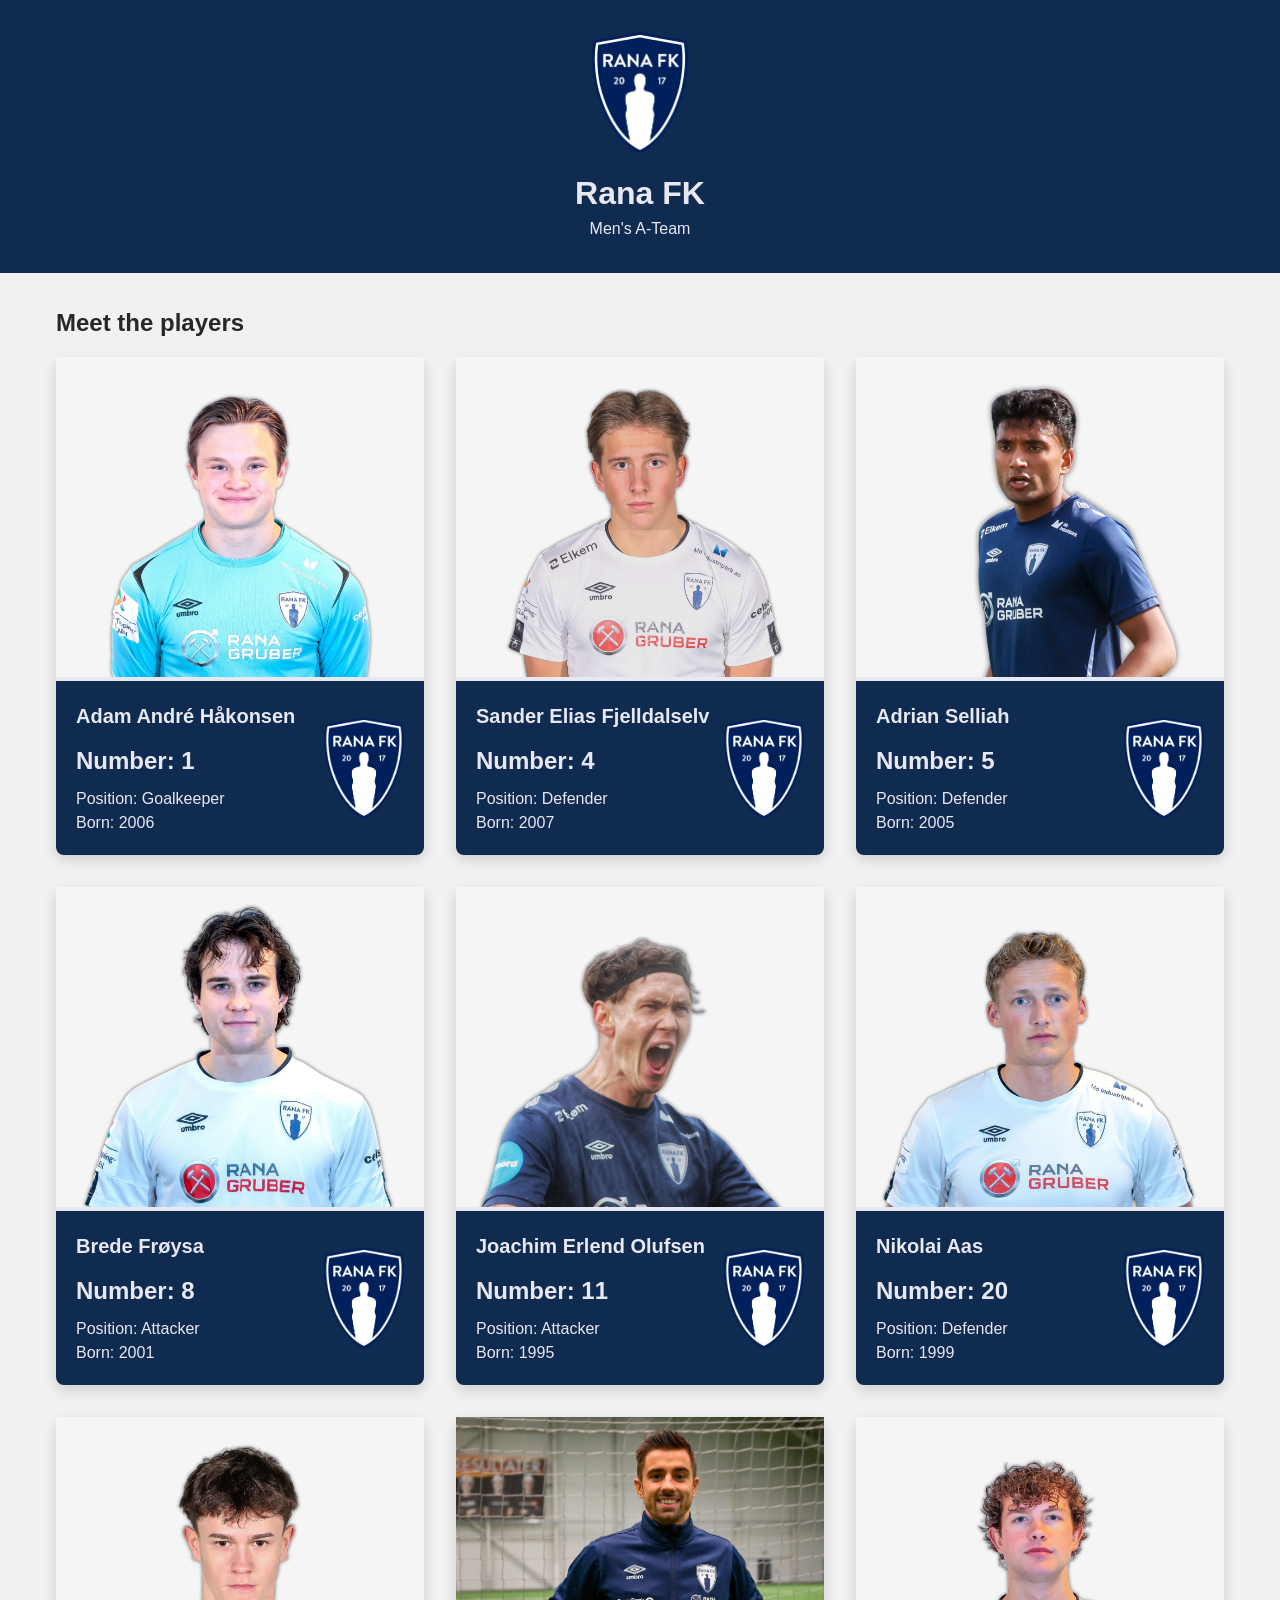
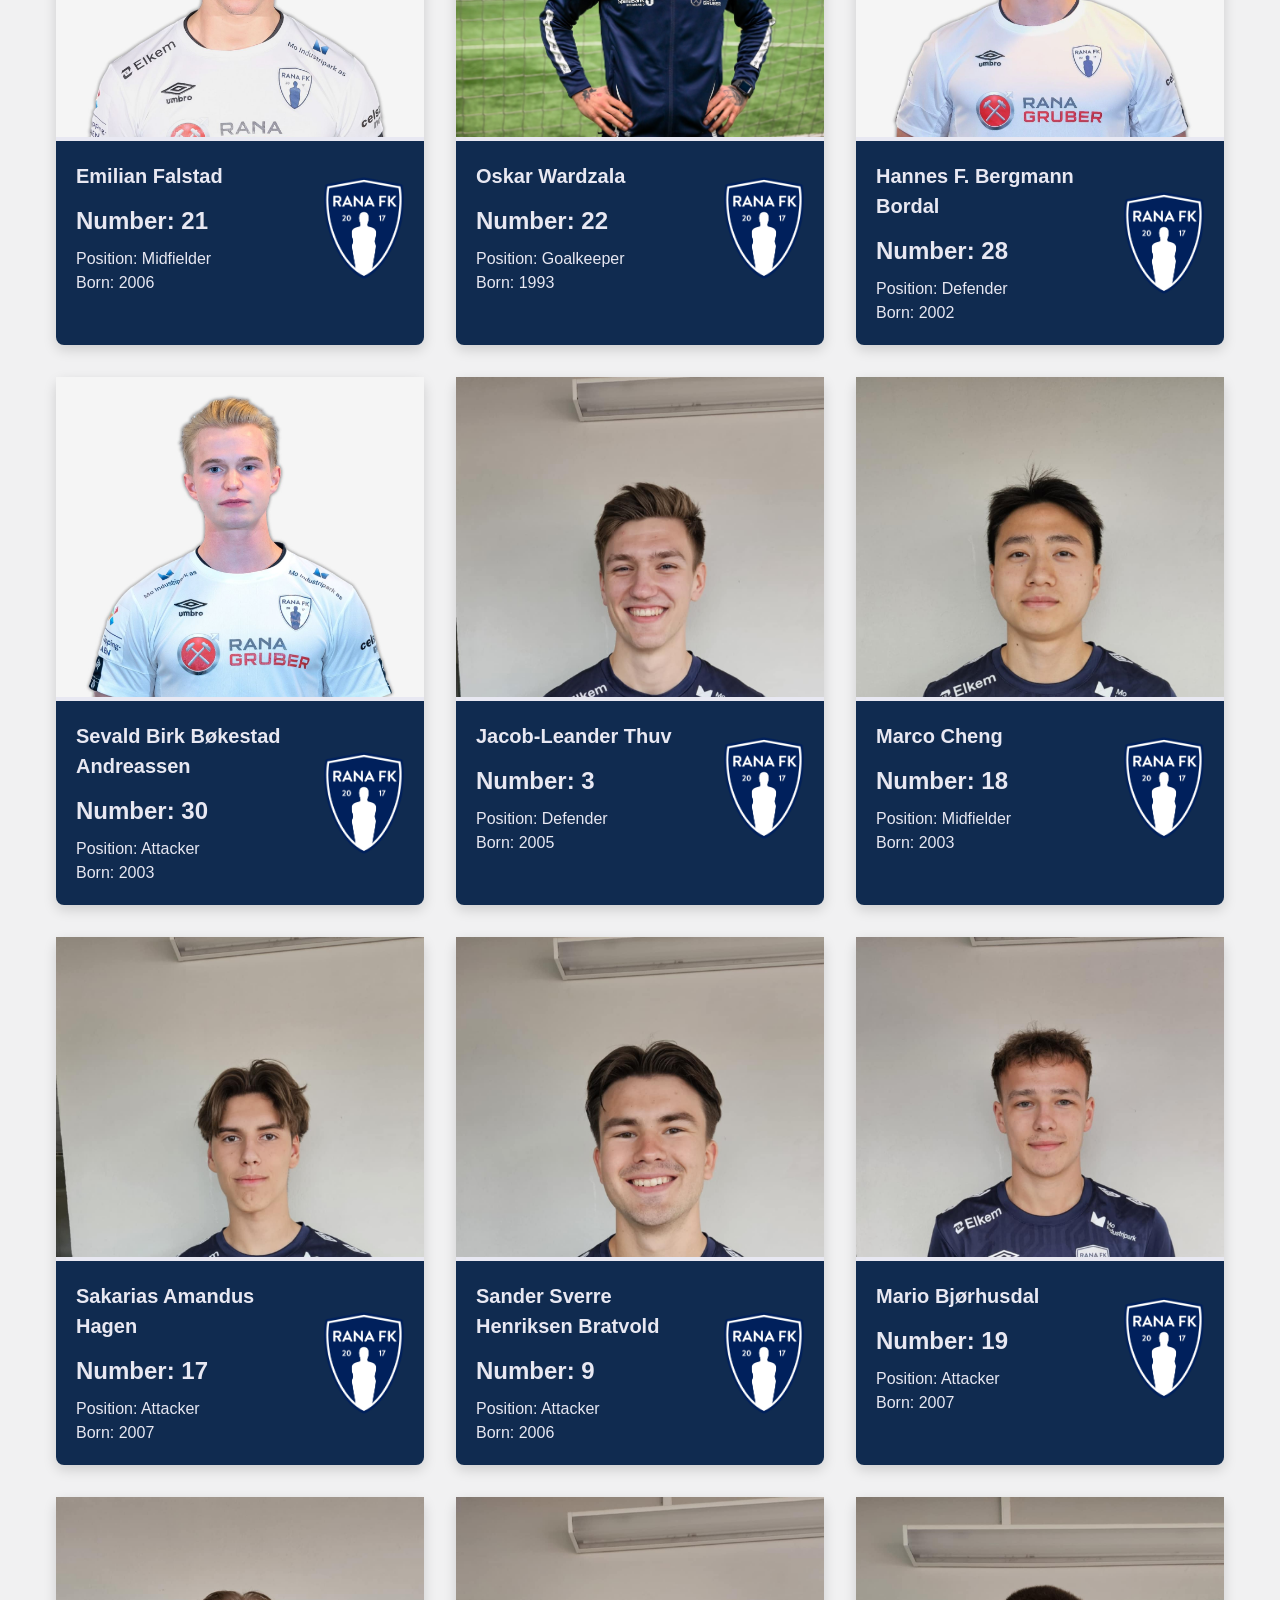
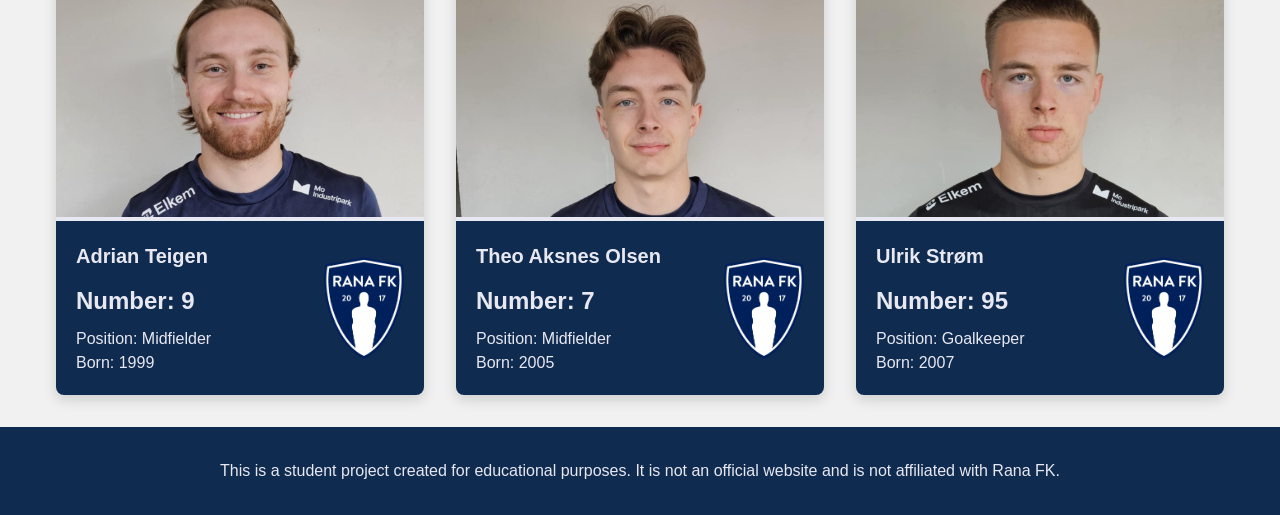
==== index.html @ 1c662755 "Add Rana FK logo to the cards and make them move" ====
<!doctype html>
<html lang="en">
  <head>
    <meta charset="UTF-8" />
    <meta name="viewport" content="width=device-width, initial-scale=1.0" />
    <title>Rana FK | Men's A-Team</title>
    <link rel="stylesheet" href="css/styles.css" />
  </head>
  <body>
    <!-- Page header -->

    <header class="header">
      <img
        class="header__logo"
        src="assets/images/Rana_FK_logo.png"
        alt="Rana FK logo"
      />
      <h1 class="header__title">Rana FK</h1>
      <p class="header__subtitle">Men's A-Team</p>
    </header>

    <!-- Main content -->
    <main class="team">
      <h2 class="team__title">Meet the players</h2>

      <div class="team__grid">
        <!-- Player card: Adam André Håkonsen -->
        <article class="player-card">
          <img
            class="player-card__image"
            src="assets/images/1-Adam-Andre-Hakonsen.jpg"
            alt="Adam André Håkonsen wearing his Rana FK goalkeeper kit"
          />

          <div class="player-card__info">
            <h3 class="player-card__name">Adam André Håkonsen</h3>
            <p class="player-card__number">Number: 1</p>
            <p class="player-card__position">Position: Goalkeeper</p>
            <p class="player-card__birth-year">Born: 2006</p>
            <img
              class="player-card__logo"
              src="assets/images/Rana_FK_logo.png"
              alt="Rana FK logo"
            />
          </div>
        </article>
        <!-- Player card: Sander Elias Fjelldalselv -->
        <article class="player-card">
          <img
            class="player-card__image"
            src="assets/images/4-Sander-Elias-Fjelldalselv.jpg"
            alt="Sander Elias Fjelldalselv wearing his Rana FK kit"
          />

          <div class="player-card__info">
            <h3 class="player-card__name">Sander Elias Fjelldalselv</h3>
            <p class="player-card__number">Number: 4</p>
            <p class="player-card__position">Position: Defender</p>
            <p class="player-card__birth-year">Born: 2007</p>
            <img
              class="player-card__logo"
              src="assets/images/Rana_FK_logo.png"
              alt="Rana FK logo"
            />
          </div>
        </article>
        <!-- Player card: Adrian Selliah -->
        <article class="player-card">
          <img
            class="player-card__image"
            src="assets/images/5-Adrian-Selliah.png"
            alt="Adrian Selliah wearing his Rana FK kit"
          />

          <div class="player-card__info">
            <h3 class="player-card__name">Adrian Selliah</h3>
            <p class="player-card__number">Number: 5</p>
            <p class="player-card__position">Position: Defender</p>
            <p class="player-card__birth-year">Born: 2005</p>
            <img
              class="player-card__logo"
              src="assets/images/Rana_FK_logo.png"
              alt="Rana FK logo"
            />
          </div>
        </article>
        <!-- Player card: Brede Frøysa -->
        <article class="player-card">
          <img
            class="player-card__image"
            src="assets/images/8-Brede-Froysa.jpg"
            alt="Brede Frøysa wearing his Rana FK kit"
          />

          <div class="player-card__info">
            <h3 class="player-card__name">Brede Frøysa</h3>
            <p class="player-card__number">Number: 8</p>
            <p class="player-card__position">Position: Attacker</p>
            <p class="player-card__birth-year">Born: 2001</p>
            <img
              class="player-card__logo"
              src="assets/images/Rana_FK_logo.png"
              alt="Rana FK logo"
            />
          </div>
        </article>
        <!-- Player card: Joachim Erlend Olufsen -->
        <article class="player-card">
          <img
            class="player-card__image"
            src="assets/images/11-Joachim-Erlend-Olufsen.png"
            alt="Joachim Erlend Olufsen wearing his Rana FK kit"
          />

          <div class="player-card__info">
            <h3 class="player-card__name">Joachim Erlend Olufsen</h3>
            <p class="player-card__number">Number: 11</p>
            <p class="player-card__position">Position: Attacker</p>
            <p class="player-card__birth-year">Born: 1995</p>
            <img
              class="player-card__logo"
              src="assets/images/Rana_FK_logo.png"
              alt="Rana FK logo"
            />
          </div>
        </article>
        <!-- Player card: Nikolai Aas -->
        <article class="player-card">
          <img
            class="player-card__image"
            src="assets/images/20-Nikolai-Aas.jpg"
            alt="Nikolai Aas wearing his Rana FK kit"
          />

          <div class="player-card__info">
            <h3 class="player-card__name">Nikolai Aas</h3>
            <p class="player-card__number">Number: 20</p>
            <p class="player-card__position">Position: Defender</p>
            <p class="player-card__birth-year">Born: 1999</p>
            <img
              class="player-card__logo"
              src="assets/images/Rana_FK_logo.png"
              alt="Rana FK logo"
            />
          </div>
        </article>
        <!-- Player card: Emilian Falstad -->
        <article class="player-card">
          <img
            class="player-card__image"
            src="assets/images/21-Emilian-Falstad.jpg"
            alt="Emilian Falstad wearing his Rana FK kit"
          />

          <div class="player-card__info">
            <h3 class="player-card__name">Emilian Falstad</h3>
            <p class="player-card__number">Number: 21</p>
            <p class="player-card__position">Position: Midfielder</p>
            <p class="player-card__birth-year">Born: 2006</p>
            <img
              class="player-card__logo"
              src="assets/images/Rana_FK_logo.png"
              alt="Rana FK logo"
            />
          </div>
        </article>
        <!-- Player card: Oskar Wardzala -->
        <article class="player-card">
          <img
            class="player-card__image"
            src="assets/images/Oskar.jpg"
            alt="Oskar Wardzala wearing his Rana FK kit"
          />

          <div class="player-card__info">
            <h3 class="player-card__name">Oskar Wardzala</h3>
            <p class="player-card__number">Number: 22</p>
            <p class="player-card__position">Position: Goalkeeper</p>
            <p class="player-card__birth-year">Born: 1993</p>
            <img
              class="player-card__logo"
              src="assets/images/Rana_FK_logo.png"
              alt="Rana FK logo"
            />
          </div>
        </article>
        <!-- Player card: Hannes F. Bergmann Bordal -->
        <article class="player-card">
          <img
            class="player-card__image"
            src="assets/images/28-Hannes-Franklin-Bordal.jpg"
            alt="Hannes F. Bergmann Bordal wearing his Rana FK kit"
          />

          <div class="player-card__info">
            <h3 class="player-card__name">Hannes F. Bergmann Bordal</h3>
            <p class="player-card__number">Number: 28</p>
            <p class="player-card__position">Position: Defender</p>
            <p class="player-card__birth-year">Born: 2002</p>
            <img
              class="player-card__logo"
              src="assets/images/Rana_FK_logo.png"
              alt="Rana FK logo"
            />
          </div>
        </article>
        <!-- Player card: Sevald Birk Bøkestad Andreassen -->
        <article class="player-card">
          <img
            class="player-card__image"
            src="assets/images/30-Sevald-Birk-Bokestad-Andreassen.jpg"
            alt="Sevald Birk Bøkestad Andreassen wearing his Rana FK kit"
          />

          <div class="player-card__info">
            <h3 class="player-card__name">Sevald Birk Bøkestad Andreassen</h3>
            <p class="player-card__number">Number: 30</p>
            <p class="player-card__position">Position: Attacker</p>
            <p class="player-card__birth-year">Born: 2003</p>
            <img
              class="player-card__logo"
              src="assets/images/Rana_FK_logo.png"
              alt="Rana FK logo"
            />
          </div>
        </article>
        <!-- Player card: Jacob-Leander Thuv -->
        <article class="player-card">
          <img
            class="player-card__image"
            src="assets/images/Jakob-Leander-.jpeg"
            alt="Jakob Leander wearing his Rana FK kit"
          />

          <div class="player-card__info">
            <h3 class="player-card__name">Jacob-Leander Thuv</h3>
            <p class="player-card__number">Number: 3</p>
            <p class="player-card__position">Position: Defender</p>
            <p class="player-card__birth-year">Born: 2005</p>
            <img
              class="player-card__logo"
              src="assets/images/Rana_FK_logo.png"
              alt="Rana FK logo"
            />
          </div>
        </article>
        <!-- Player card: Marco Cheng -->
        <article class="player-card">
          <img
            class="player-card__image"
            src="assets/images/Marco-Cheng.jpeg"
            alt="Marco Cheng wearing his Rana FK kit"
          />

          <div class="player-card__info">
            <h3 class="player-card__name">Marco Cheng</h3>
            <p class="player-card__number">Number: 18</p>
            <p class="player-card__position">Position: Midfielder</p>
            <p class="player-card__birth-year">Born: 2003</p>
            <img
              class="player-card__logo"
              src="assets/images/Rana_FK_logo.png"
              alt="Rana FK logo"
            />
          </div>
        </article>
        <!-- Player card: Sakarias Amandus Hagen -->
        <article class="player-card">
          <img
            class="player-card__image"
            src="assets/images/Sakarias-1.jpeg"
            alt="Sakarias Amndus Hagen wearing his Rana FK kit"
          />

          <div class="player-card__info">
            <h3 class="player-card__name">Sakarias Amandus Hagen</h3>
            <p class="player-card__number">Number: 17</p>
            <p class="player-card__position">Position: Attacker</p>
            <p class="player-card__birth-year">Born: 2007</p>
            <img
              class="player-card__logo"
              src="assets/images/Rana_FK_logo.png"
              alt="Rana FK logo"
            />
          </div>
        </article>
        <!-- Player card: Sander Sverre Henriksen Bratvold -->
        <article class="player-card">
          <img
            class="player-card__image"
            src="assets/images/Sander-B.jpeg"
            alt="Sander Sverre Henriksen Bratvold wearing his Rana FK kit"
          />

          <div class="player-card__info">
            <h3 class="player-card__name">Sander Sverre Henriksen Bratvold</h3>
            <p class="player-card__number">Number: 9</p>
            <p class="player-card__position">Position: Attacker</p>
            <p class="player-card__birth-year">Born: 2006</p>
            <img
              class="player-card__logo"
              src="assets/images/Rana_FK_logo.png"
              alt="Rana FK logo"
            />
          </div>
        </article>
        <!-- Player card: Mario Bjørhusdal -->
        <article class="player-card">
          <img
            class="player-card__image"
            src="assets/images/Super-Mario.jpeg"
            alt="Mario Bjørhusdal wearing his Rana FK kit"
          />

          <div class="player-card__info">
            <h3 class="player-card__name">Mario Bjørhusdal</h3>
            <p class="player-card__number">Number: 19</p>
            <p class="player-card__position">Position: Attacker</p>
            <p class="player-card__birth-year">Born: 2007</p>
            <img
              class="player-card__logo"
              src="assets/images/Rana_FK_logo.png"
              alt="Rana FK logo"
            />
          </div>
        </article>
        <!-- Player card: Adrian Teigen -->
        <article class="player-card">
          <img
            class="player-card__image"
            src="assets/images/Teigen.jpeg"
            alt="Adrian Teigen wearing his Rana FK kit"
          />

          <div class="player-card__info">
            <h3 class="player-card__name">Adrian Teigen</h3>
            <p class="player-card__number">Number: 9</p>
            <p class="player-card__position">Position: Midfielder</p>
            <p class="player-card__birth-year">Born: 1999</p>
            <img
              class="player-card__logo"
              src="assets/images/Rana_FK_logo.png"
              alt="Rana FK logo"
            />
          </div>
        </article>
        <!-- Player card: Theo Aksnes Olsen -->
        <article class="player-card">
          <img
            class="player-card__image"
            src="assets/images/Theo.jpeg"
            alt="Theo Aksnes Olsen wearing his Rana FK kit"
          />

          <div class="player-card__info">
            <h3 class="player-card__name">Theo Aksnes Olsen</h3>
            <p class="player-card__number">Number: 7</p>
            <p class="player-card__position">Position: Midfielder</p>
            <p class="player-card__birth-year">Born: 2005</p>
            <img
              class="player-card__logo"
              src="assets/images/Rana_FK_logo.png"
              alt="Rana FK logo"
            />
          </div>
        </article>
        <!-- Player card: Ulrik Strøm -->
        <article class="player-card">
          <img
            class="player-card__image"
            src="assets/images/Ulrik.jpeg"
            alt="Ulrik Strøm wearing his Rana FK kit"
          />

          <div class="player-card__info">
            <h3 class="player-card__name">Ulrik Strøm</h3>
            <p class="player-card__number">Number: 95</p>
            <p class="player-card__position">Position: Goalkeeper</p>
            <p class="player-card__birth-year">Born: 2007</p>
            <img
              class="player-card__logo"
              src="assets/images/Rana_FK_logo.png"
              alt="Rana FK logo"
            />
          </div>
        </article>
      </div>
    </main>

    <!-- Student project disclaimer -->
    <footer class="footer">
      <p class="footer__text">
        This is a student project created for educational purposes. It is not an
        official website and is not affiliated with Rana FK.
      </p>
    </footer>
  </body>
</html>
---- css/styles.css ----
/* Colors and spacing */
:root {
  --color-primary: #102b50;
  --color-background: #f1f1f2;
  --color-white: hwb(240 91% 5%);
  --color-text: #262728;

  --spacing-small: 0.5rem;
  --spacing-medium: 1rem;
  --spacing-large: 2rem;
}

/* GLOBAL STYLES */
* {
  box-sizing: border-box;
  margin: 0;
  padding: 0;
}

/* General page styling */
body {
  font-family: Arial, sans-serif;
  line-height: 1.5;
  background-color: var(--color-background);
  color: var(--color-text);
}

/* Page header */
.header {
  padding: var(--spacing-large);
  background-color: var(--color-primary);
  color: var(--color-white);
  text-align: Center;
}
/* Club logo */
.header__logo {
  display: block;
  width: 6rem;
  height: auto;
  margin: 0 auto var(--spacing-medium);
}

/* Main content */
.team {
  max-width: 75rem;
  margin: 0 auto;
  padding: var(--spacing-large) var(--spacing-medium);
}

.team__title {
  margin-bottom: var(--spacing-medium);
  color: var(--color-text);
}

/* Player grid: one column on small screens */
.team__grid {
  display: grid;
  grid-template-columns: 1fr;
  gap: var(--spacing-large);
}

/* Player card */
.player-card {
  background-color: var(--color-primary);
  color: var(--color-white);
  border-radius: 0.5rem;
  position: relative
  overflow: visible;
  box-shadow: 0 0.3rem 0.8rem rgb(0 0 0 / 15%);
  transition: transform 0.3s ease;
}
.player-card:hover {
    z-index: 10;
    transform: scale(1.08);
    box-shadow: 0 1rem 2rem rgb(0 0 0 / 25%);
}

.player-card__image {
  display: block;
  width: 100%;
  height: 20rem;
  margin: 0;
  border-radius: 0;
  object-fit: cover;
  object-position: center top;
  position: relative;
transform-origin: center;
transition: transform 0.3s ease, box-shadow 0.3s ease;
}


.player-card__info {
     position: relative;
  padding: 1.25rem;
   padding-right: 7rem;
  border-top: 0.25rem solid var(--color-white);
}
.player-card__logo {
  position: absolute;
  right: 1.25rem;
  top: 50%;
  transform: translateY(-50%);
  width: 5rem;
  height: auto;
}

.player-card__name {
  margin-bottom: 0.75rem;
  color: var(--color-white);
  font-size: 1.25rem;
}
.player-card__number {
  margin-bottom: 0.5rem;
  font-size: 1.5rem;
  font-weight: 700;
}
/* Page footer */
.footer {
  padding: var(--spacing-large) var(--spacing-medium);
  background-color: var(--color-primary);
  color: var(--color-white);
  text-align: center;
}

/* Two columns on medium screens */
@media (min-width: 40rem) {
  .team__grid {
    grid-template-columns: repeat(2, 1fr);
  }
}

/* Three columns on large screens */
@media (min-width: 64rem) {
  .team__grid {
    grid-template-columns: repeat(3, 1fr);
  }
}
@media (prefers-reduced-motion: reduce) {
    .player-card {
        transition: none;
    }

    .player-card:hover {
        transform: none;
    }
}
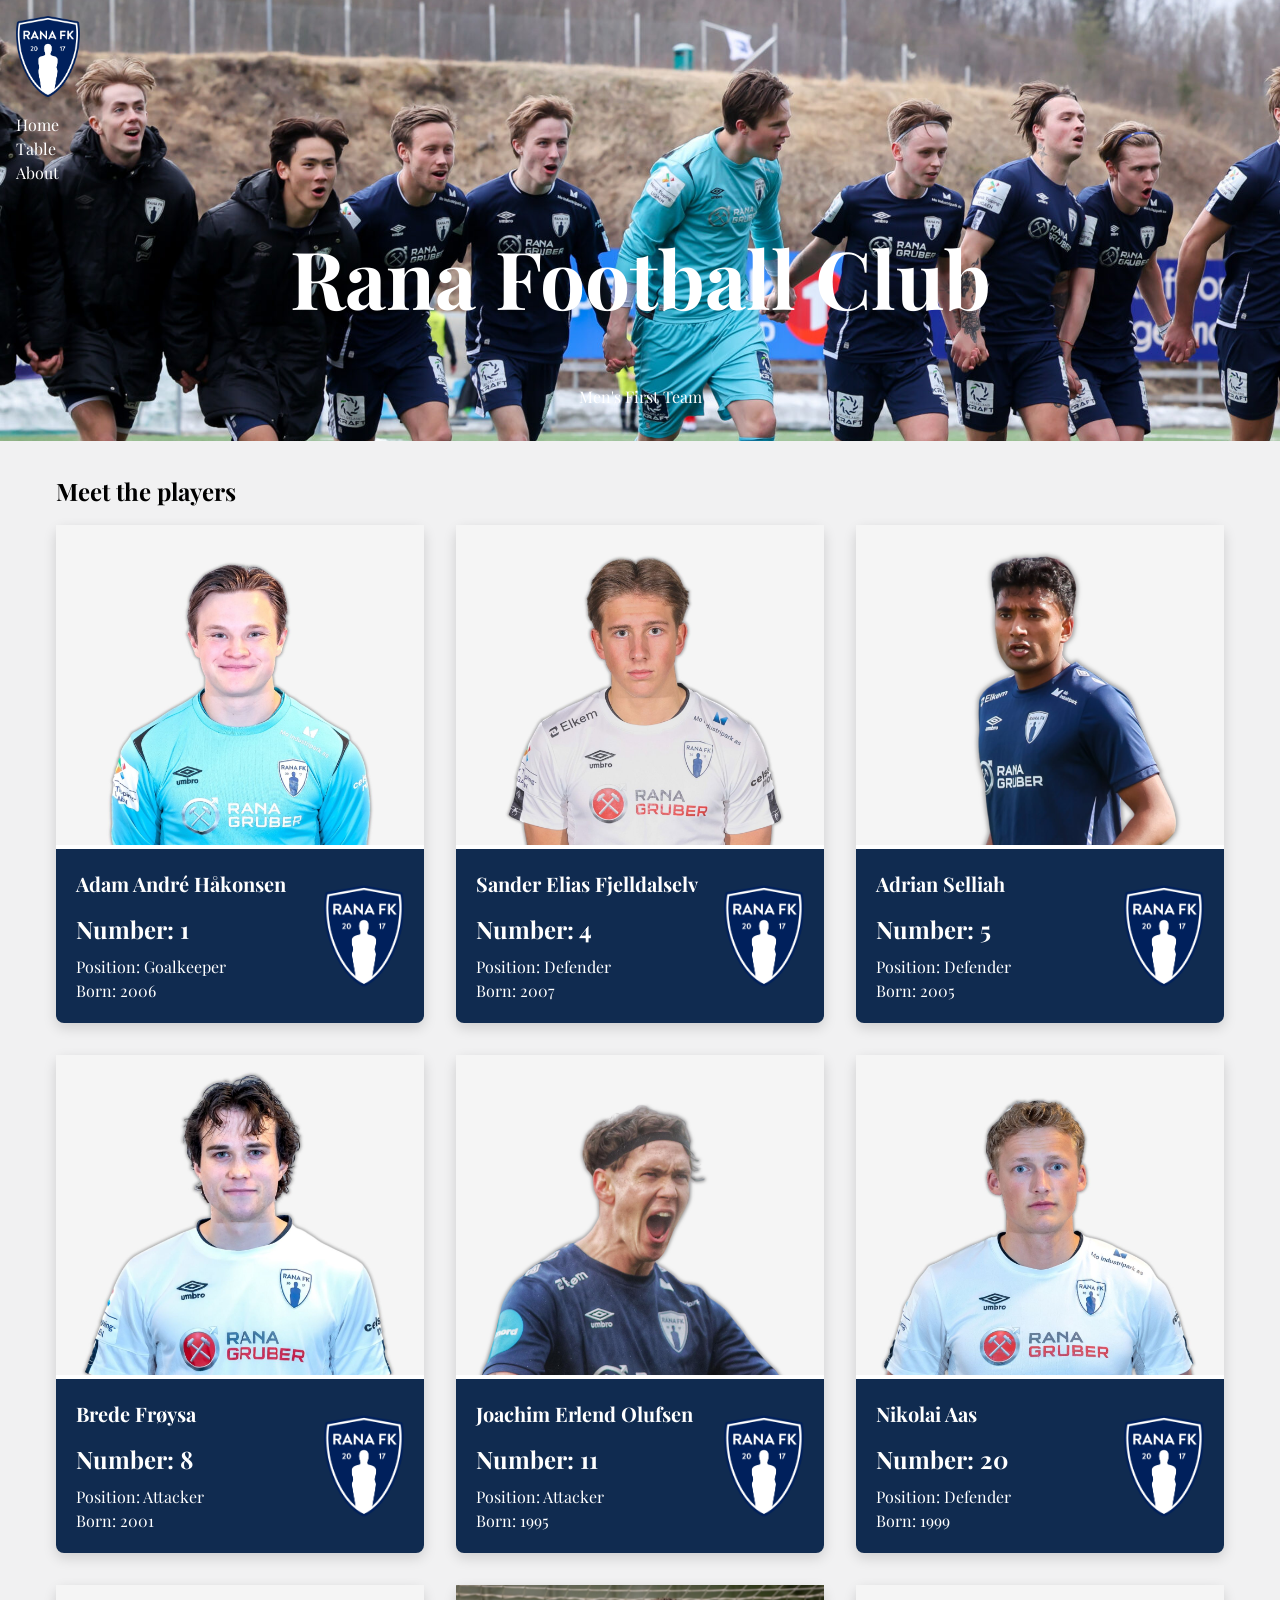
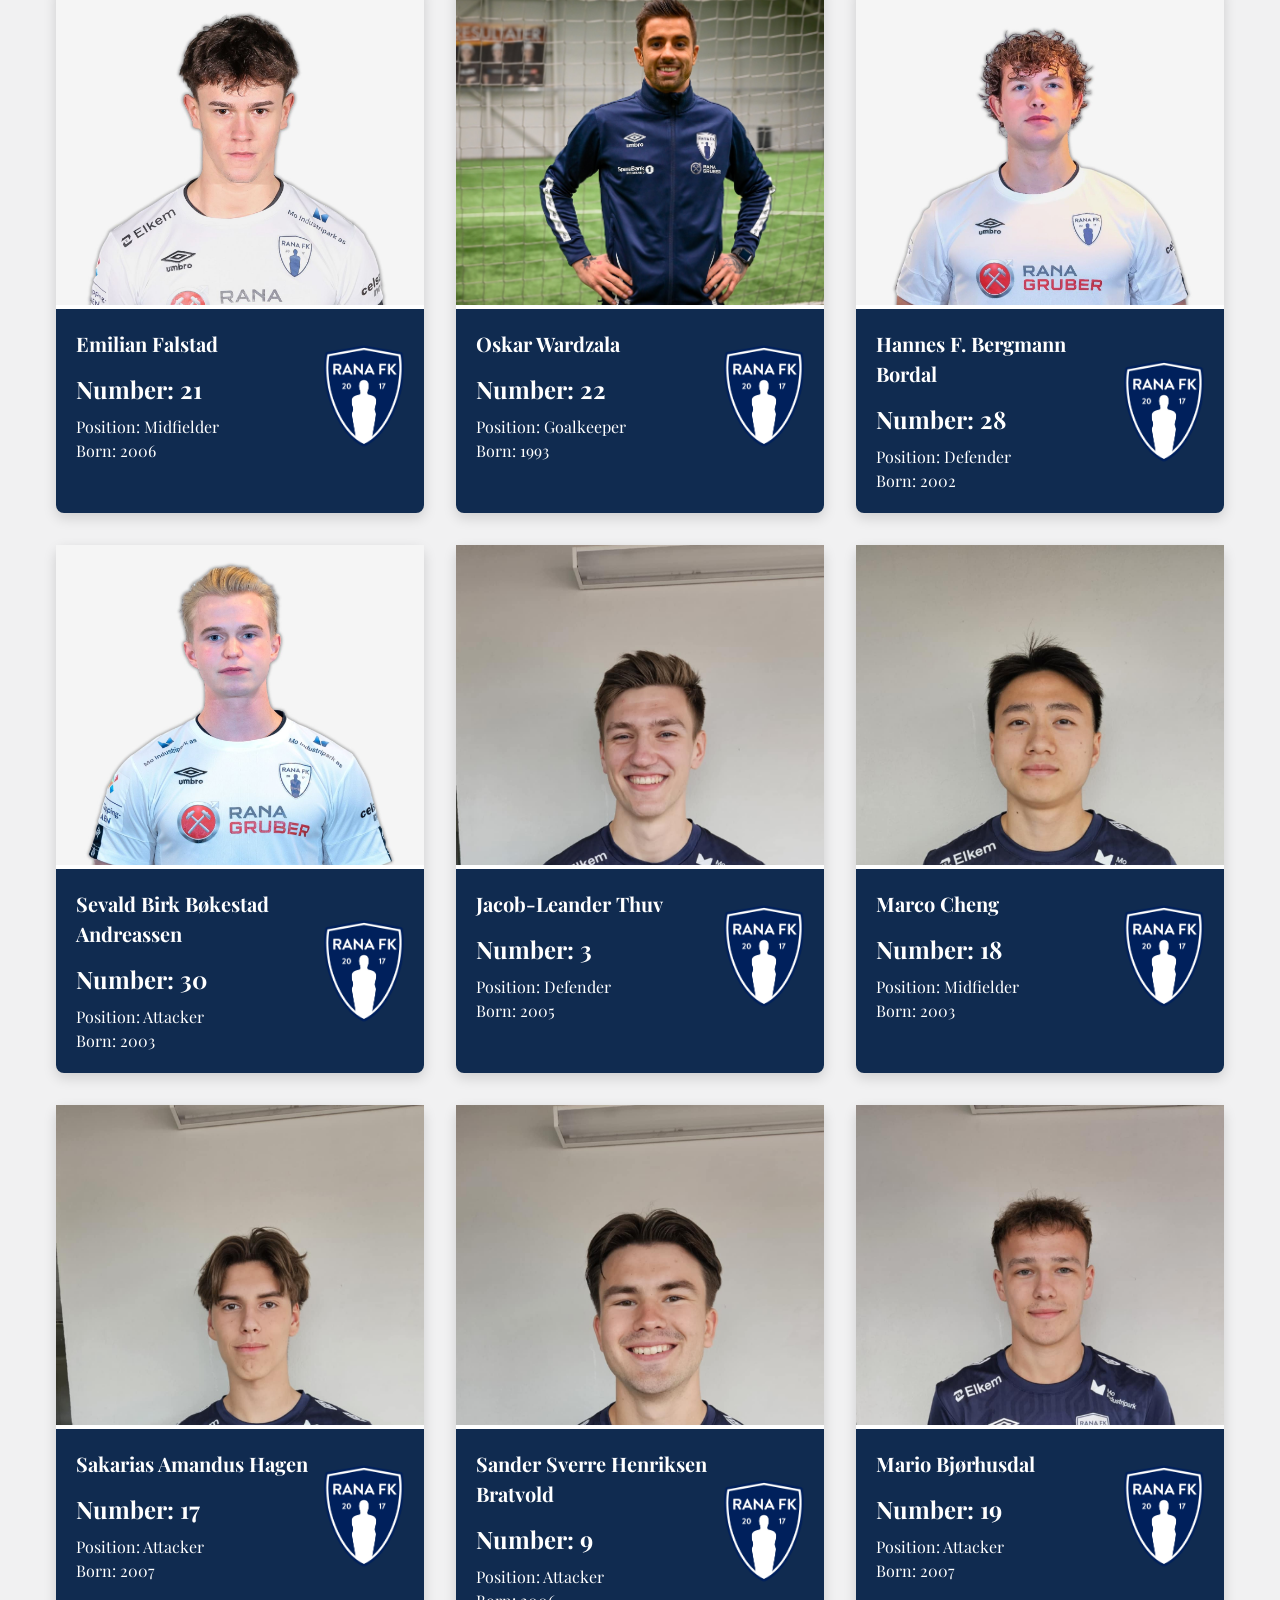
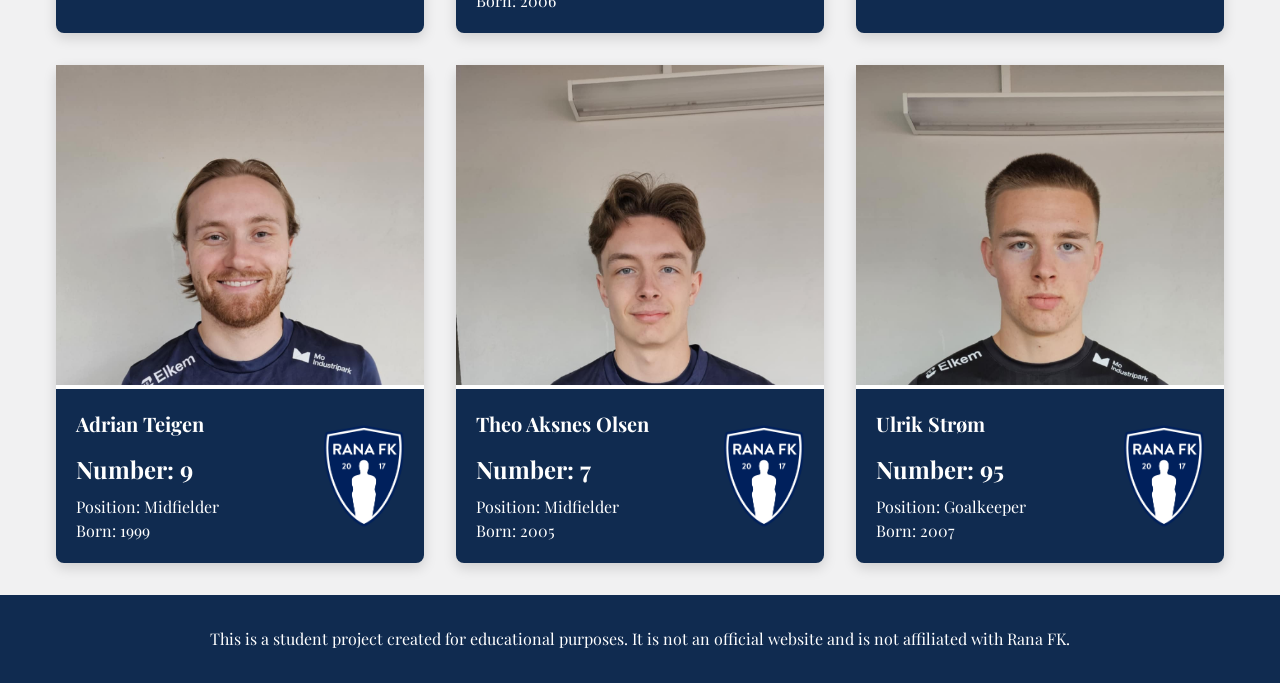
==== commit 3640efb1: "Add background picture and made about page" ====
--- a/index.html
+++ b/index.html
@@ -3,7 +3,14 @@
   <head>
     <meta charset="UTF-8" />
     <meta name="viewport" content="width=device-width, initial-scale=1.0" />
+
     <title>Rana FK | Men's A-Team</title>
+    <link rel="preconnect" href="https://fonts.googleapis.com" />
+    <link rel="preconnect" href="https://fonts.gstatic.com" crossorigin />
+    <link
+      href="https://fonts.googleapis.com/css2?family=Playfair+Display:ital,wght@0,400..900;1,400..900&display=swap"
+      rel="stylesheet"
+    />
     <link rel="stylesheet" href="css/styles.css" />
   </head>
   <body>
@@ -15,8 +22,15 @@
         src="assets/images/Rana_FK_logo.png"
         alt="Rana FK logo"
       />
-      <h1 class="header__title">Rana FK</h1>
-      <p class="header__subtitle">Men's A-Team</p>
+      <nav class="navbar">
+        <ul class="navbar__links">
+          <li><a class="navbar__link" href="index.html">Home</a></li>
+          <li><a class="navbar__link" href="tabell.html">Table</a></li>
+          <li><a class="navbar__link" href="about.html">About</a></li>
+        </ul>
+      </nav>
+      <h1 class="header__title">Rana Football Club</h1>
+      <p class="header__subtitle">Men's First Team</p>
     </header>
 
     <!-- Main content -->
--- a/css/styles.css
+++ b/css/styles.css
@@ -2,8 +2,9 @@
 :root {
   --color-primary: #102b50;
   --color-background: #f1f1f2;
-  --color-white: hwb(240 91% 5%);
-  --color-text: #262728;
+  --color-white: hwb(0 100% 0%);
+  --color-text: #000000;
+  --color-text2: #3066ac;
 
   --spacing-small: 0.5rem;
   --spacing-medium: 1rem;
@@ -19,7 +20,7 @@
 
 /* General page styling */
 body {
-  font-family: Arial, sans-serif;
+  font-family: "Playfair Display", serif;
   line-height: 1.5;
   background-color: var(--color-background);
   color: var(--color-text);
@@ -27,19 +28,47 @@
 
 /* Page header */
 .header {
-  padding: var(--spacing-large);
+  padding: var(--spacing-medium);
   background-color: var(--color-primary);
   color: var(--color-white);
-  text-align: Center;
+  text-align: left;
+  background-image: url("../assets/images/Lag.jpg");
+  background-size: 100%;
+  background-position: center 30%;
+  min-height: 40vh;
+  background-repeat: no-repeat;
+}
+.header__title {
+  padding: var(--spacing-large);
+  background-color: dustyblue;
+
+  color: var(--color-white);
+  text-align: center;
+  font-size: 5rem;
+}
+.header__subtitle {
+  padding: var(--spacing-medium);
+
+  color: var(--color-white);
+  text-align: center;
 }
 /* Club logo */
 .header__logo {
   display: block;
-  width: 6rem;
+  width: 4rem;
   height: auto;
-  margin: 0 auto var(--spacing-medium);
+  margin: 0 0 var(--spacing-medium); /* topp 0, sider 0, bunn medium */
+}
+.navbar__links {
+  list-style: none;
+  margin: 0;
+  padding: 0;
 }
 
+.navbar__link {
+  color: var(--color-white);
+  text-decoration: none;
+}
 /* Main content */
 .team {
   max-width: 75rem;
@@ -64,15 +93,15 @@
   background-color: var(--color-primary);
   color: var(--color-white);
   border-radius: 0.5rem;
-  position: relative
+  position: relative;
   overflow: visible;
   box-shadow: 0 0.3rem 0.8rem rgb(0 0 0 / 15%);
   transition: transform 0.3s ease;
 }
 .player-card:hover {
-    z-index: 10;
-    transform: scale(1.08);
-    box-shadow: 0 1rem 2rem rgb(0 0 0 / 25%);
+  z-index: 10;
+  transform: scale(1.08);
+  box-shadow: 0 1rem 2rem rgb(0 0 0 / 25%);
 }
 
 .player-card__image {
@@ -84,15 +113,16 @@
   object-fit: cover;
   object-position: center top;
   position: relative;
-transform-origin: center;
-transition: transform 0.3s ease, box-shadow 0.3s ease;
+  transform-origin: center;
+  transition:
+    transform 0.3s ease,
+    box-shadow 0.3s ease;
 }
 
-
 .player-card__info {
-     position: relative;
+  position: relative;
   padding: 1.25rem;
-   padding-right: 7rem;
+  padding-right: 7rem;
   border-top: 0.25rem solid var(--color-white);
 }
 .player-card__logo {
@@ -121,6 +151,17 @@
   color: var(--color-white);
   text-align: center;
 }
+.header__history {
+  max-width: 75rem;
+  margin: 0 auto;
+  padding: var(--spacing-large) var(--spacing-medium);
+  color: var(--color-text2);
+}
+.about__history {
+  max-width: 75rem;
+  margin: 0 auto;
+  padding: var(--spacing-large) var(--spacing-medium);
+}
 
 /* Two columns on medium screens */
 @media (min-width: 40rem) {
@@ -136,11 +177,11 @@
   }
 }
 @media (prefers-reduced-motion: reduce) {
-    .player-card {
-        transition: none;
-    }
+  .player-card {
+    transition: none;
+  }
 
-    .player-card:hover {
-        transform: none;
-    }
+  .player-card:hover {
+    transform: none;
+  }
 }
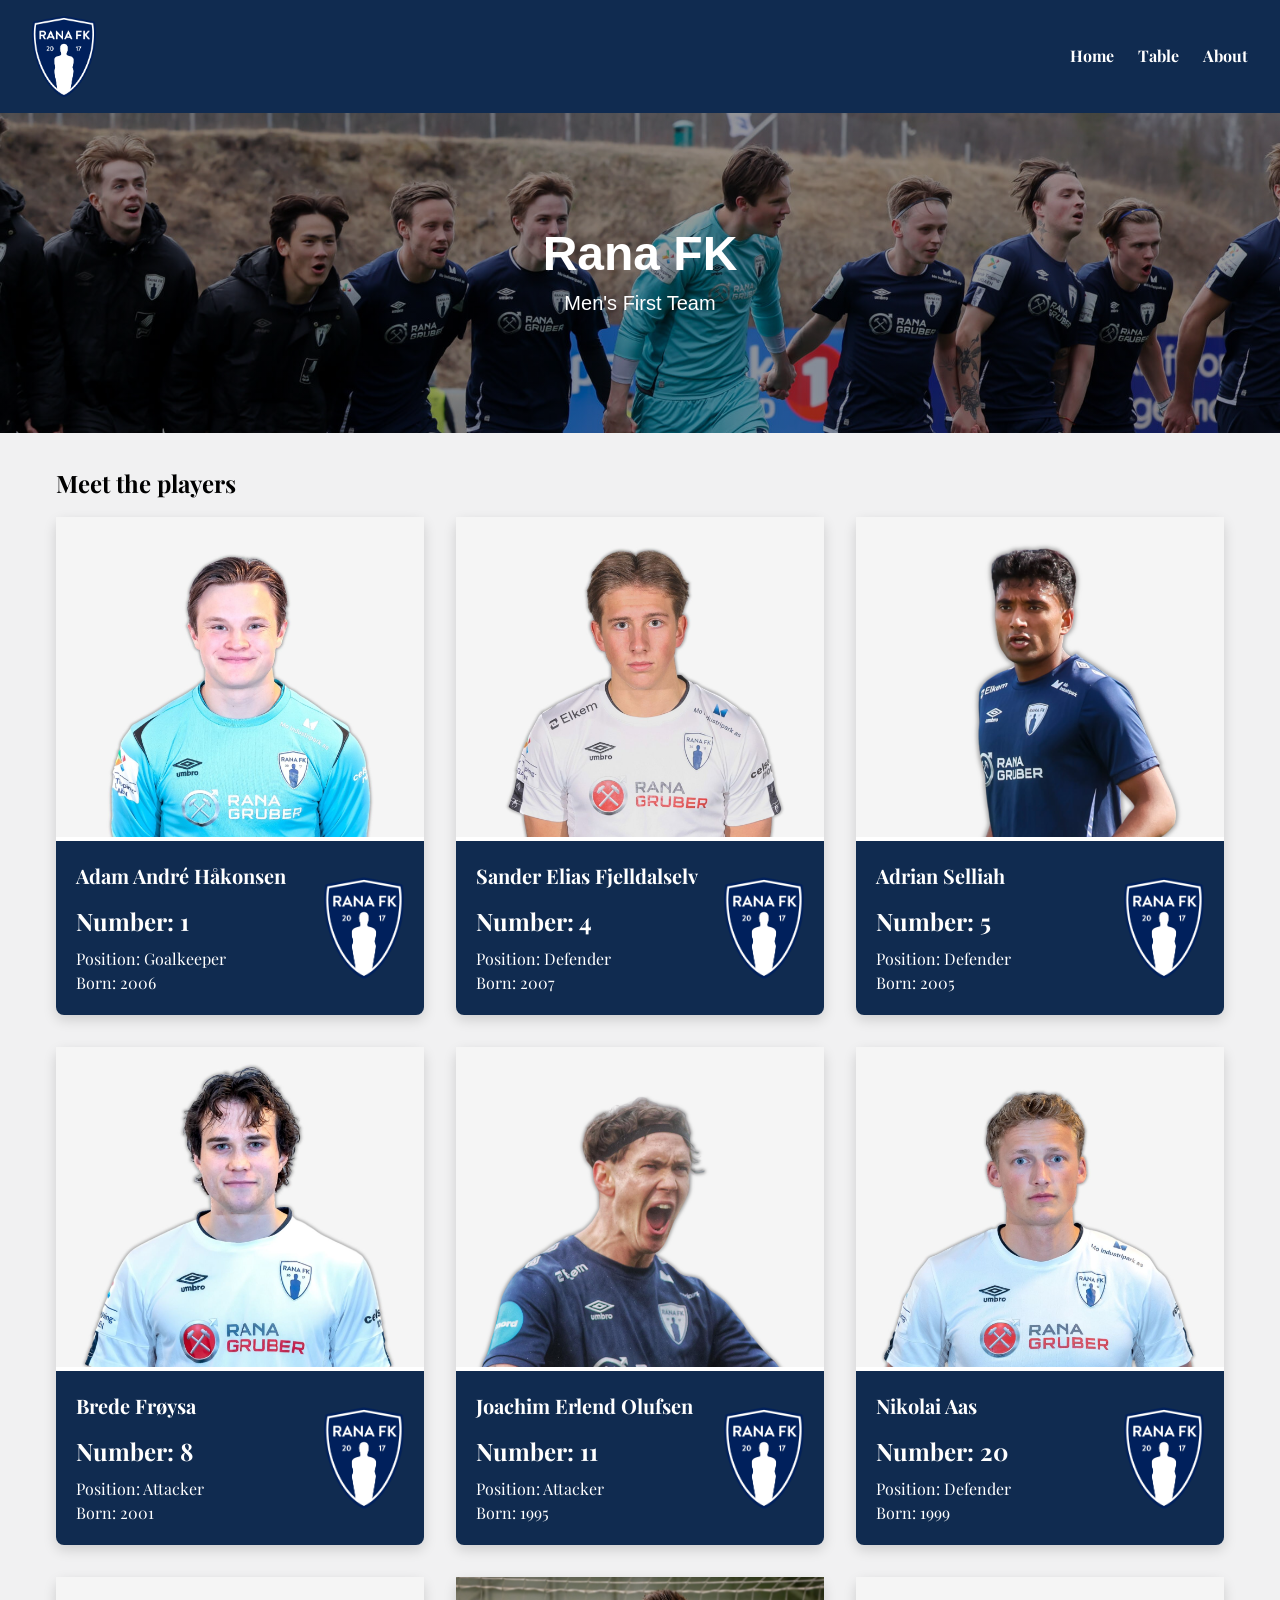
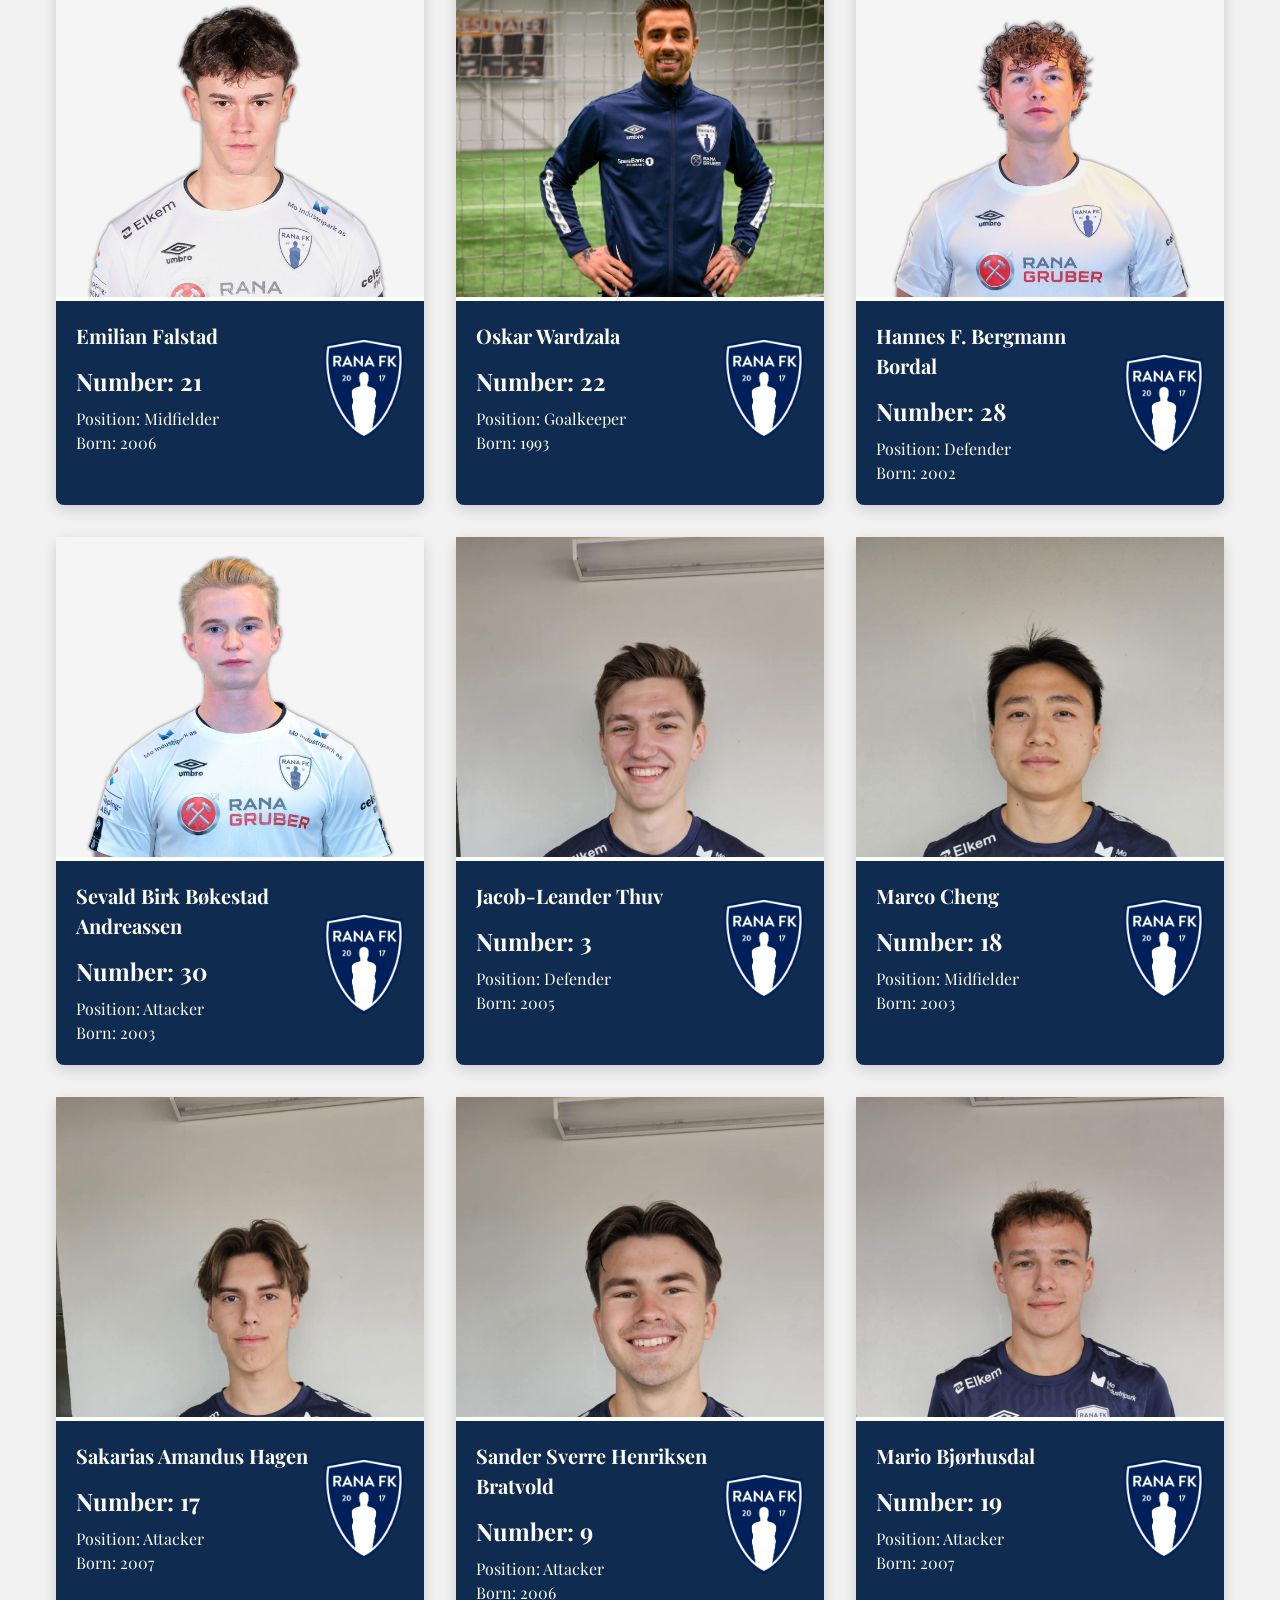
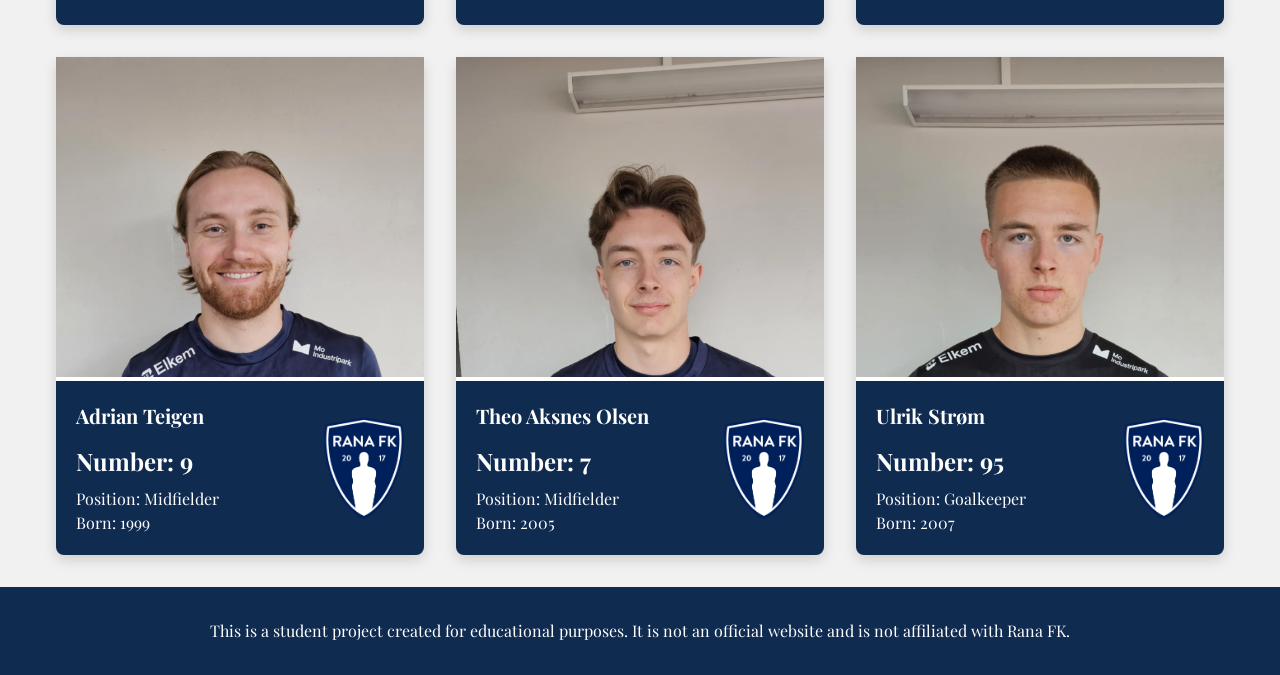
==== commit 7ba6f39d: "Split CSS into multiple files for better organization" ====
--- a/index.html
+++ b/index.html
@@ -12,25 +12,42 @@
       rel="stylesheet"
     />
     <link rel="stylesheet" href="css/styles.css" />
+    <link rel="stylesheet" href="css/players.css" />
+    <link rel="stylesheet" href="css/tabell.css" />
+    <link rel="stylesheet" href="css/about.css" />
   </head>
   <body>
     <!-- Page header -->
 
     <header class="header">
-      <img
-        class="header__logo"
-        src="assets/images/Rana_FK_logo.png"
-        alt="Rana FK logo"
-      />
-      <nav class="navbar">
-        <ul class="navbar__links">
-          <li><a class="navbar__link" href="index.html">Home</a></li>
-          <li><a class="navbar__link" href="tabell.html">Table</a></li>
-          <li><a class="navbar__link" href="about.html">About</a></li>
-        </ul>
-      </nav>
-      <h1 class="header__title">Rana Football Club</h1>
-      <p class="header__subtitle">Men's First Team</p>
+      <!-- Logo and navigation -->
+      <div class="header__top">
+        <img
+          class="header__logo"
+          src="assets/images/Rana_FK_logo.png"
+          alt="Rana FK logo"
+        />
+
+        <nav class="navbar" aria-label="Main navigation">
+          <ul class="navbar__links">
+            <li>
+              <a class="navbar__link" href="index.html">Home</a>
+            </li>
+            <li>
+              <a class="navbar__link" href="tabell.html">Table</a>
+            </li>
+            <li>
+              <a class="navbar__link" href="about.html">About</a>
+            </li>
+          </ul>
+        </nav>
+      </div>
+
+      <!-- Team photo and heading -->
+      <div class="header__content">
+        <h1 class="header__title">Rana FK</h1>
+        <p class="header__subtitle">Men's First Team</p>
+      </div>
     </header>
 
     <!-- Main content -->
--- a/css/styles.css
+++ b/css/styles.css
@@ -27,39 +27,32 @@
 }
 
 /* Page header */
+/* Header */
 .header {
-  padding: var(--spacing-medium);
   background-color: var(--color-primary);
   color: var(--color-white);
-  text-align: left;
-  background-image: url("../assets/images/Lag.jpg");
-  background-size: 100%;
-  background-position: center 30%;
-  min-height: 40vh;
-  background-repeat: no-repeat;
 }
-.header__title {
-  padding: var(--spacing-large);
-  background-color: dustyblue;
 
-  color: var(--color-white);
-  text-align: center;
-  font-size: 5rem;
+/* Logo and navigation */
+.header__top {
+  display: flex;
+  justify-content: space-between;
+  align-items: center;
+  gap: 1rem;
+  padding: 1rem 2rem;
 }
-.header__subtitle {
-  padding: var(--spacing-medium);
 
-  color: var(--color-white);
-  text-align: center;
-}
-/* Club logo */
 .header__logo {
   display: block;
   width: 4rem;
   height: auto;
-  margin: 0 0 var(--spacing-medium); /* topp 0, sider 0, bunn medium */
+  margin: 0;
 }
+
 .navbar__links {
+  display: flex;
+  flex-wrap: wrap;
+  gap: 1.5rem;
   list-style: none;
   margin: 0;
   padding: 0;
@@ -68,82 +61,50 @@
 .navbar__link {
   color: var(--color-white);
   text-decoration: none;
-}
-/* Main content */
-.team {
-  max-width: 75rem;
-  margin: 0 auto;
-  padding: var(--spacing-large) var(--spacing-medium);
+  font-weight: 700;
 }
 
-.team__title {
-  margin-bottom: var(--spacing-medium);
-  color: var(--color-text);
+.navbar__link:hover,
+.navbar__link:focus-visible {
+  text-decoration: underline;
+  text-underline-offset: 0.3rem;
 }
 
-/* Player grid: one column on small screens */
-.team__grid {
-  display: grid;
-  grid-template-columns: 1fr;
-  gap: var(--spacing-large);
+/* Team photo and heading */
+.header__content {
+  display: flex;
+  flex-direction: column;
+  justify-content: center;
+  align-items: center;
+  gap: 0.5rem;
+
+  min-height: 20rem;
+  padding: 2rem 1rem;
+  text-align: center;
+
+  background-image:
+    linear-gradient(rgb(0 0 0 / 40%), rgb(0 0 0 / 40%)),
+    url("../assets/images/Lag.jpg");
+  background-size: cover;
+  background-position: center 30%;
+  background-repeat: no-repeat;
 }
 
-/* Player card */
-.player-card {
-  background-color: var(--color-primary);
-  color: var(--color-white);
-  border-radius: 0.5rem;
-  position: relative;
-  overflow: visible;
-  box-shadow: 0 0.3rem 0.8rem rgb(0 0 0 / 15%);
-  transition: transform 0.3s ease;
-}
-.player-card:hover {
-  z-index: 10;
-  transform: scale(1.08);
-  box-shadow: 0 1rem 2rem rgb(0 0 0 / 25%);
+.header__title {
+  margin: 0;
+  padding: 0;
+  font-family: Arial, sans-serif;
+  font-size: 3rem;
+  line-height: 1.1;
 }
 
-.player-card__image {
-  display: block;
-  width: 100%;
-  height: 20rem;
+.header__subtitle {
   margin: 0;
-  border-radius: 0;
-  object-fit: cover;
-  object-position: center top;
-  position: relative;
-  transform-origin: center;
-  transition:
-    transform 0.3s ease,
-    box-shadow 0.3s ease;
+  padding: 0;
+  font-family: Arial, sans-serif;
+  font-size: 1.25rem;
 }
 
-.player-card__info {
-  position: relative;
-  padding: 1.25rem;
-  padding-right: 7rem;
-  border-top: 0.25rem solid var(--color-white);
-}
-.player-card__logo {
-  position: absolute;
-  right: 1.25rem;
-  top: 50%;
-  transform: translateY(-50%);
-  width: 5rem;
-  height: auto;
-}
-
-.player-card__name {
-  margin-bottom: 0.75rem;
-  color: var(--color-white);
-  font-size: 1.25rem;
-}
-.player-card__number {
-  margin-bottom: 0.5rem;
-  font-size: 1.5rem;
-  font-weight: 700;
-}
 /* Page footer */
 .footer {
   padding: var(--spacing-large) var(--spacing-medium);
@@ -151,37 +112,3 @@
   color: var(--color-white);
   text-align: center;
 }
-.header__history {
-  max-width: 75rem;
-  margin: 0 auto;
-  padding: var(--spacing-large) var(--spacing-medium);
-  color: var(--color-text2);
-}
-.about__history {
-  max-width: 75rem;
-  margin: 0 auto;
-  padding: var(--spacing-large) var(--spacing-medium);
-}
-
-/* Two columns on medium screens */
-@media (min-width: 40rem) {
-  .team__grid {
-    grid-template-columns: repeat(2, 1fr);
-  }
-}
-
-/* Three columns on large screens */
-@media (min-width: 64rem) {
-  .team__grid {
-    grid-template-columns: repeat(3, 1fr);
-  }
-}
-@media (prefers-reduced-motion: reduce) {
-  .player-card {
-    transition: none;
-  }
-
-  .player-card:hover {
-    transform: none;
-  }
-}
--- a/css/players.css
+++ b/css/players.css
@@ -0,0 +1,97 @@
+/* Main content */
+.team {
+  max-width: 75rem;
+  margin: 0 auto;
+  padding: var(--spacing-large) var(--spacing-medium);
+}
+
+.team__title {
+  margin-bottom: var(--spacing-medium);
+  color: var(--color-text);
+}
+
+/* Player grid: one column on small screens */
+.team__grid {
+  display: grid;
+  grid-template-columns: 1fr;
+  gap: var(--spacing-large);
+}
+
+/* Player card */
+.player-card {
+  background-color: var(--color-primary);
+  color: var(--color-white);
+  border-radius: 0.5rem;
+  position: relative;
+  overflow: visible;
+  box-shadow: 0 0.3rem 0.8rem rgb(0 0 0 / 15%);
+  transition: transform 0.3s ease;
+}
+.player-card:hover {
+  z-index: 10;
+  transform: scale(1.08);
+  box-shadow: 0 1rem 2rem rgb(0 0 0 / 25%);
+}
+
+.player-card__image {
+  display: block;
+  width: 100%;
+  height: 20rem;
+  margin: 0;
+  border-radius: 0;
+  object-fit: cover;
+  object-position: center top;
+  position: relative;
+  transform-origin: center;
+  transition:
+    transform 0.3s ease,
+    box-shadow 0.3s ease;
+}
+
+.player-card__info {
+  position: relative;
+  padding: 1.25rem;
+  padding-right: 7rem;
+  border-top: 0.25rem solid var(--color-white);
+}
+.player-card__logo {
+  position: absolute;
+  right: 1.25rem;
+  top: 50%;
+  transform: translateY(-50%);
+  width: 5rem;
+  height: auto;
+}
+
+.player-card__name {
+  margin-bottom: 0.75rem;
+  color: var(--color-white);
+  font-size: 1.25rem;
+}
+.player-card__number {
+  margin-bottom: 0.5rem;
+  font-size: 1.5rem;
+  font-weight: 700;
+}
+/* Two columns on medium screens */
+@media (min-width: 40rem) {
+  .team__grid {
+    grid-template-columns: repeat(2, 1fr);
+  }
+}
+
+/* Three columns on large screens */
+@media (min-width: 64rem) {
+  .team__grid {
+    grid-template-columns: repeat(3, 1fr);
+  }
+}
+@media (prefers-reduced-motion: reduce) {
+  .player-card {
+    transition: none;
+  }
+
+  .player-card:hover {
+    transform: none;
+  }
+}
--- a/css/about.css
+++ b/css/about.css
@@ -0,0 +1,17 @@
+.header__history {
+  max-width: 75rem;
+  margin: 0 auto;
+  padding: var(--spacing-large) var(--spacing-medium);
+  color: var(--color-text2);
+}
+.about__history {
+  max-width: 75rem;
+  margin: 0 auto;
+  padding: var(--spacing-large) var(--spacing-medium);
+}
+.about__slogan {
+  max-width: 75rem;
+  margin: 0 auto;
+  padding: var(--spacing-large) var(--spacing-medium);
+  color: var(--color-text2);
+}
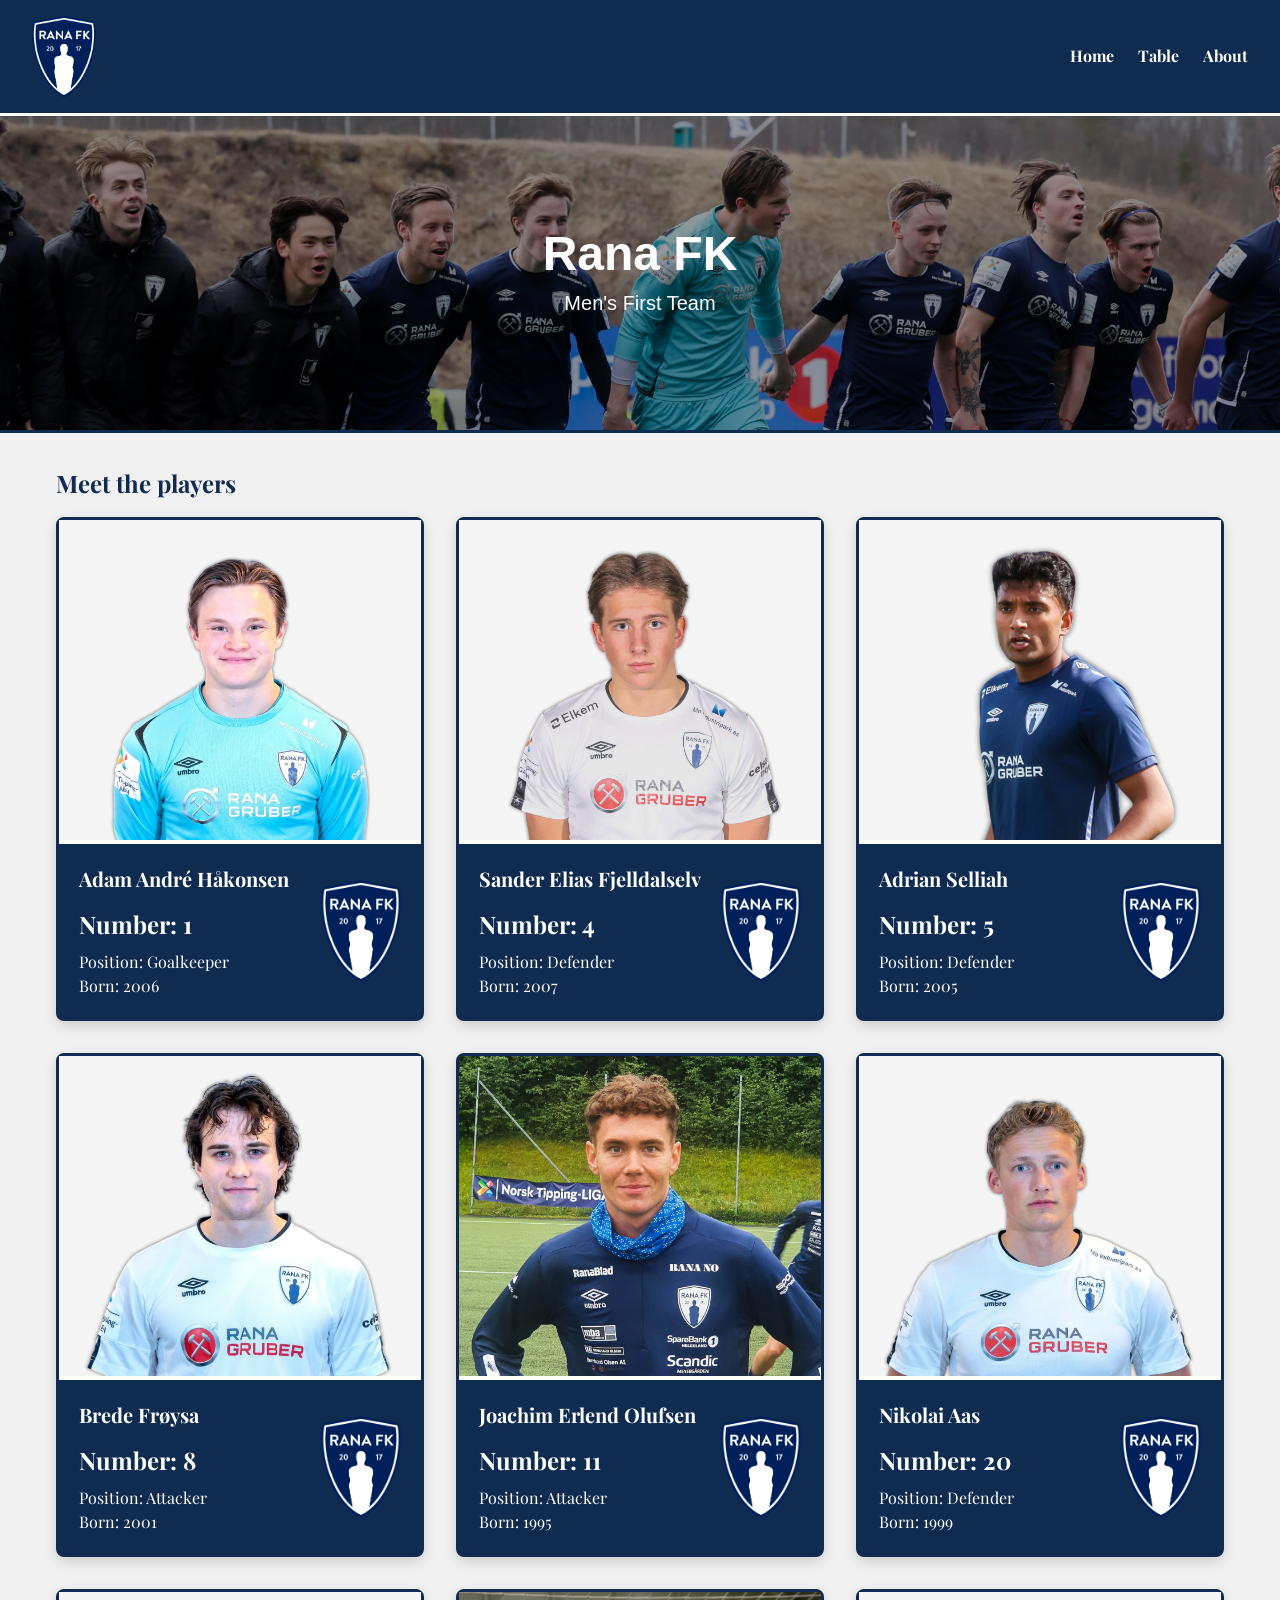
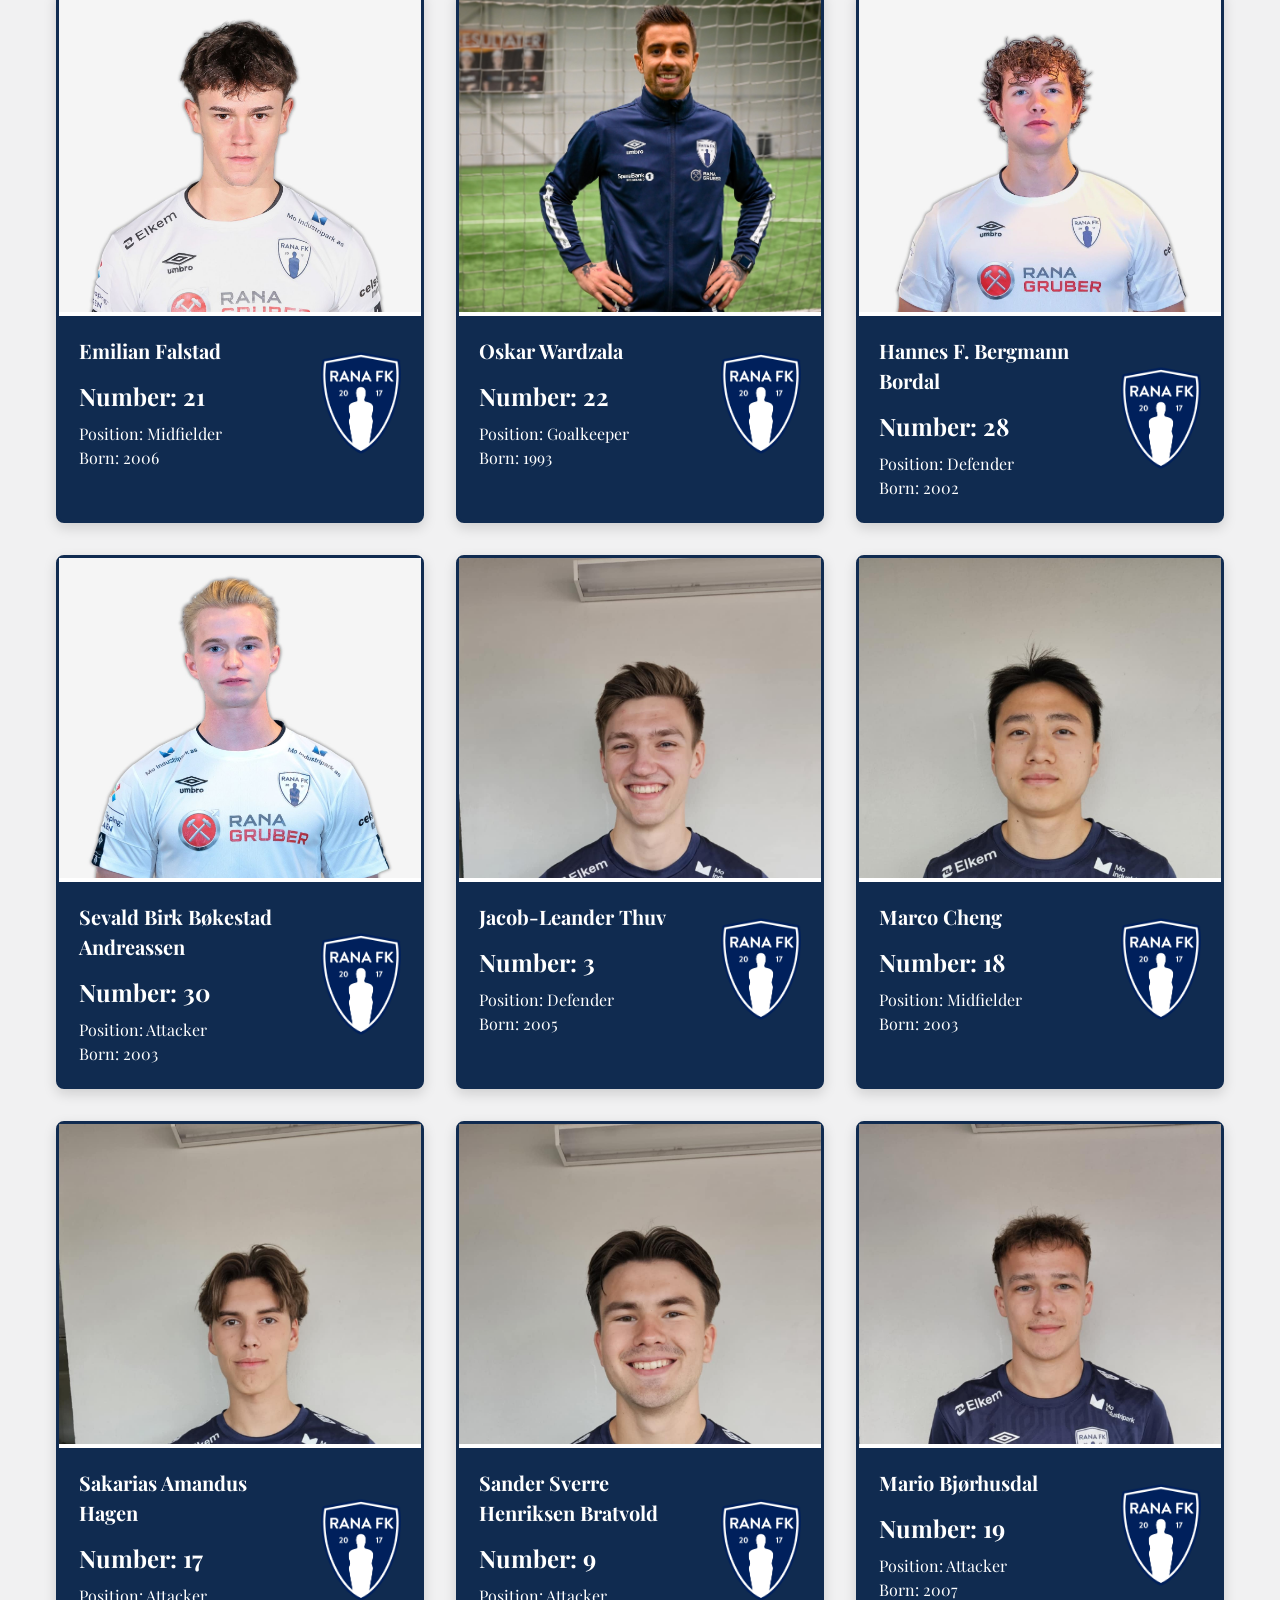
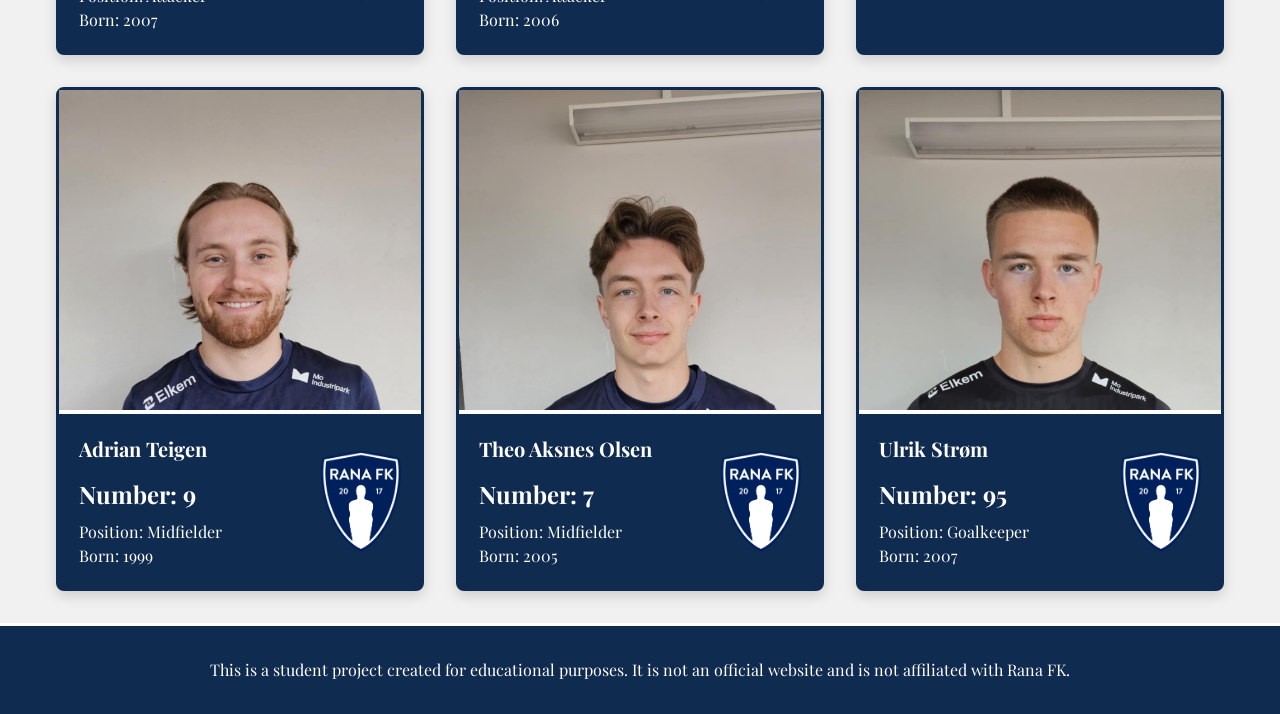
==== commit 2eb1559a: "Litle changes done" ====
--- a/index.html
+++ b/index.html
@@ -139,7 +139,7 @@
         <article class="player-card">
           <img
             class="player-card__image"
-            src="assets/images/11-Joachim-Erlend-Olufsen.png"
+            src="assets/images/joachim.jpg"
             alt="Joachim Erlend Olufsen wearing his Rana FK kit"
           />
 
--- a/css/styles.css
+++ b/css/styles.css
@@ -23,7 +23,7 @@
   font-family: "Playfair Display", serif;
   line-height: 1.5;
   background-color: var(--color-background);
-  color: var(--color-text);
+  color: var(--color-primary);
 }
 
 /* Page header */
@@ -88,6 +88,8 @@
   background-size: cover;
   background-position: center 30%;
   background-repeat: no-repeat;
+  border-top: 0.2rem solid var(--color-white);
+  border-bottom: 0.2rem solid var(--color-primary);
 }
 
 .header__title {
@@ -107,6 +109,7 @@
 
 /* Page footer */
 .footer {
+  border-top: 0.2rem solid var(--color-white);
   padding: var(--spacing-large) var(--spacing-medium);
   background-color: var(--color-primary);
   color: var(--color-white);
--- a/css/players.css
+++ b/css/players.css
@@ -7,7 +7,7 @@
 
 .team__title {
   margin-bottom: var(--spacing-medium);
-  color: var(--color-text);
+  color: var(--color-primary);
 }
 
 /* Player grid: one column on small screens */
@@ -19,6 +19,7 @@
 
 /* Player card */
 .player-card {
+  border: 0.2rem solid var(--color-primary);
   background-color: var(--color-primary);
   color: var(--color-white);
   border-radius: 0.5rem;
--- a/css/tabell.css
+++ b/css/tabell.css
@@ -0,0 +1,123 @@
+
+/* Main content */
+main {
+  max-width: 75rem;
+  margin: 0 auto;
+  padding: var(--spacing-large) var(--spacing-medium);
+}
+
+main h2 {
+  margin-bottom: var(--spacing-medium);
+  color: var(--color-primary);
+}
+
+/* Allow horizontal scrolling */
+main section {
+  overflow-x: auto;
+}
+
+/* Table */
+table {
+    border: 0.2rem solid var(--color-primary);
+  width: 100%;
+  border-collapse: collapse;
+  background-color: var(--color-white);
+}
+.header__tabelhead {
+  margin-bottom: var(--spacing-medium);
+  color: var(--color-primary);
+  text-align: center;
+  font-size: 2rem;
+  font-weight: bold;
+  padding: var(--spacing-medium) 0;
+}
+th,
+td {
+  padding: var(--spacing-medium);
+  text-align: center;
+  border-bottom: 1px solid #d6dce4;
+}
+
+th {
+  background-color: var(--color-primary);
+  color: var(--color-white);
+}
+
+/* Team names */
+th:nth-child(2),
+td:nth-child(2) {
+  text-align: left;
+  white-space: nowrap;
+}
+
+td a {
+  color: var(--color-primary);
+  text-decoration: none;
+}
+
+td a:hover,
+td a:focus-visible {
+  text-decoration: underline;
+}
+
+/* Points */
+td:last-child {
+  font-weight: 700;
+}
+
+/* Promotion and relegation markers */
+tr.team__promoted td:first-child {
+  border-left: 0.3rem solid #1ced8c;
+}
+
+tr.team__promoted-qualifier td:first-child {
+  border-left: 0.3rem solid #0b5ed7;
+}
+
+tr.team__relegated td:first-child {
+  border-left: 0.3rem solid #bb2d3b;
+}
+
+/* Explanation below the table */
+.table__explanation {
+  display: flex;
+  flex-wrap: wrap;
+  justify-content: center;
+  align-items: center;
+  gap; 1,5rem;
+  margin-top: var(--spacing-medium);
+  font-size: 0.875rem;
+  font-weight: 400;
+  
+  gap: 0.5rem;
+}
+/* Hide extra columns on small screens */
+@media (max-width: 40rem) {
+  .hidden__on-mobil {
+    display: none;
+  }
+
+  /* Hide the matching column headings */
+  thead th:nth-child(4),
+  thead th:nth-child(5),
+  thead th:nth-child(6),
+  thead th:nth-child(7),
+  thead th:nth-child(8) {
+    display: none;
+  }
+}
+table {
+  width: 100%;
+  min-width: 0;
+  font-size: 0.875rem;
+}
+
+th,
+td {
+  padding: 0.5rem 0.25rem;
+}
+
+th:nth-child(2),
+td:nth-child(2) {
+  white-space: normal;
+}
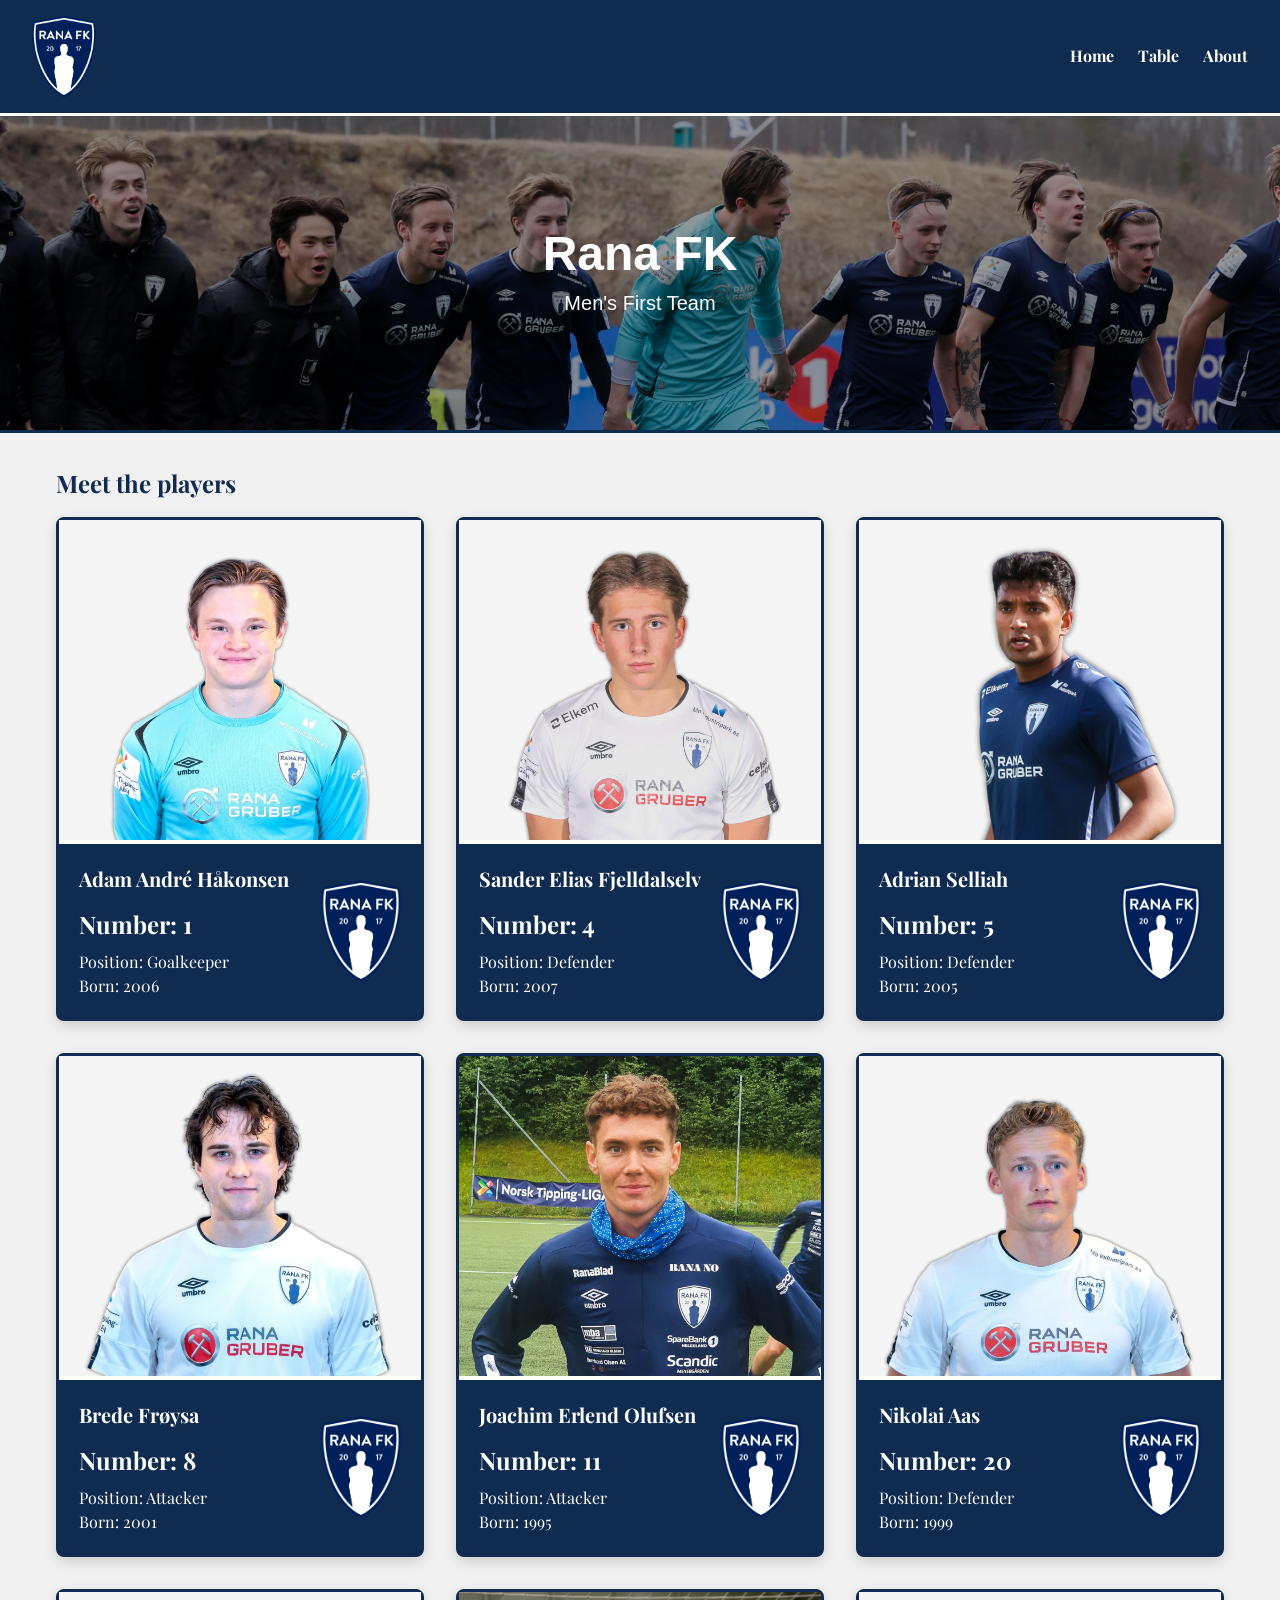
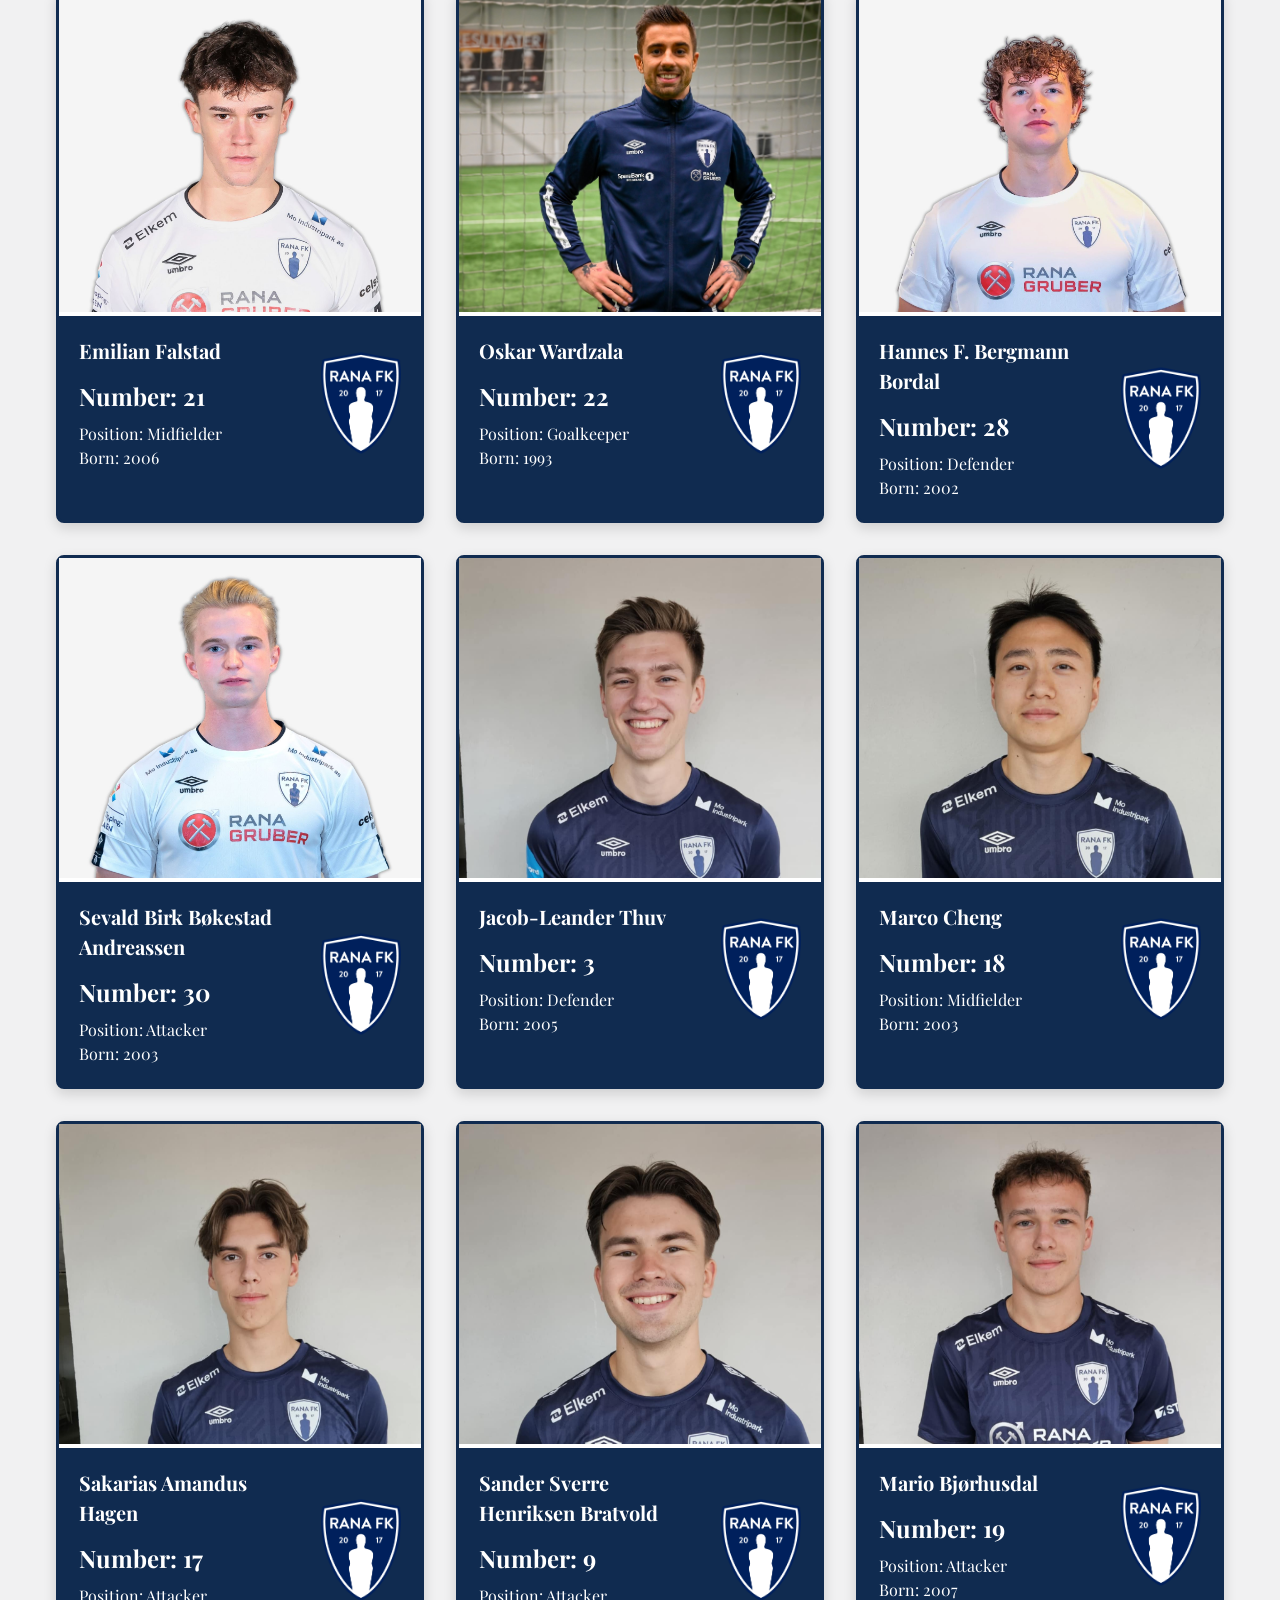
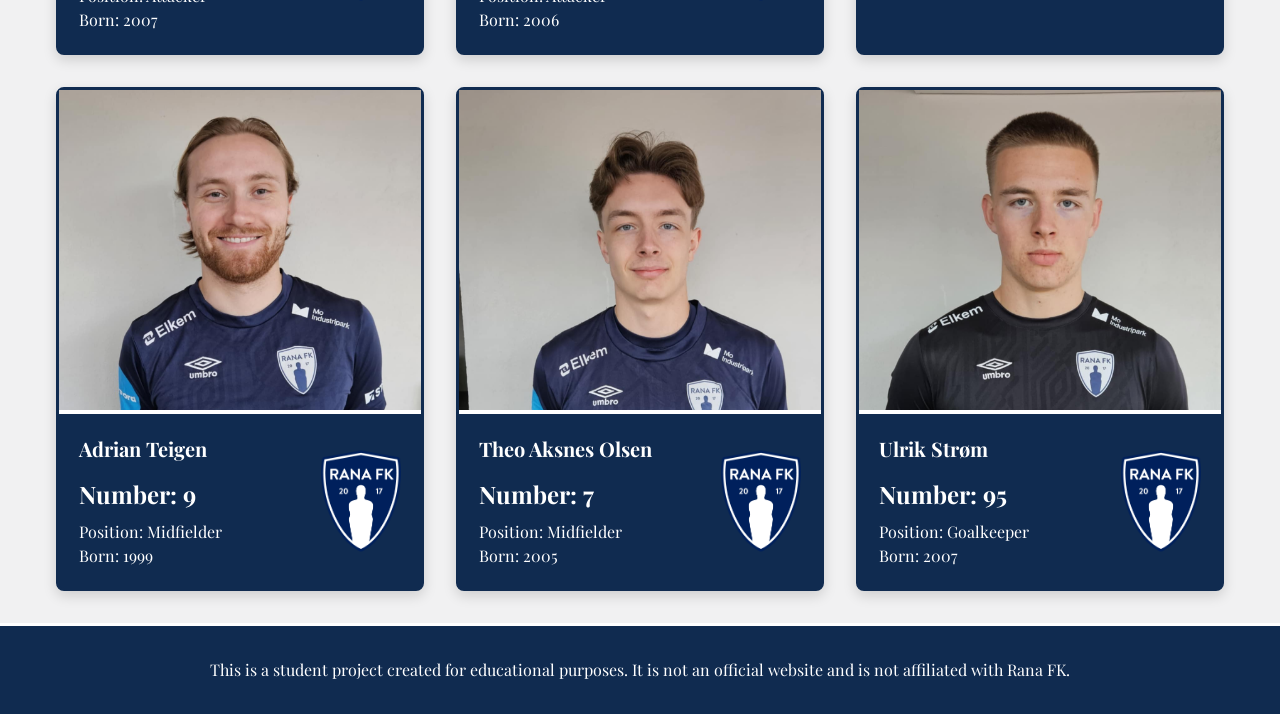
==== commit 4f2baa36: "fixed some picture to fit better on small screens" ====
--- a/index.html
+++ b/index.html
@@ -258,7 +258,7 @@
         <!-- Player card: Jacob-Leander Thuv -->
         <article class="player-card">
           <img
-            class="player-card__image"
+            class="player-card__image-long"
             src="assets/images/Jakob-Leander-.jpeg"
             alt="Jakob Leander wearing his Rana FK kit"
           />
@@ -278,7 +278,7 @@
         <!-- Player card: Marco Cheng -->
         <article class="player-card">
           <img
-            class="player-card__image"
+            class="player-card__image-long"
             src="assets/images/Marco-Cheng.jpeg"
             alt="Marco Cheng wearing his Rana FK kit"
           />
@@ -298,9 +298,9 @@
         <!-- Player card: Sakarias Amandus Hagen -->
         <article class="player-card">
           <img
-            class="player-card__image"
+            class="player-card__image-long"
             src="assets/images/Sakarias-1.jpeg"
-            alt="Sakarias Amndus Hagen wearing his Rana FK kit"
+            alt="Sakarias Amandus Hagen wearing his Rana FK kit"
           />
 
           <div class="player-card__info">
@@ -318,7 +318,7 @@
         <!-- Player card: Sander Sverre Henriksen Bratvold -->
         <article class="player-card">
           <img
-            class="player-card__image"
+            class="player-card__image-long"
             src="assets/images/Sander-B.jpeg"
             alt="Sander Sverre Henriksen Bratvold wearing his Rana FK kit"
           />
@@ -338,7 +338,7 @@
         <!-- Player card: Mario Bjørhusdal -->
         <article class="player-card">
           <img
-            class="player-card__image"
+            class="player-card__image-long"
             src="assets/images/Super-Mario.jpeg"
             alt="Mario Bjørhusdal wearing his Rana FK kit"
           />
@@ -358,7 +358,7 @@
         <!-- Player card: Adrian Teigen -->
         <article class="player-card">
           <img
-            class="player-card__image"
+            class="player-card__image-long"
             src="assets/images/Teigen.jpeg"
             alt="Adrian Teigen wearing his Rana FK kit"
           />
@@ -378,7 +378,7 @@
         <!-- Player card: Theo Aksnes Olsen -->
         <article class="player-card">
           <img
-            class="player-card__image"
+            class="player-card__image-long"
             src="assets/images/Theo.jpeg"
             alt="Theo Aksnes Olsen wearing his Rana FK kit"
           />
@@ -398,7 +398,7 @@
         <!-- Player card: Ulrik Strøm -->
         <article class="player-card">
           <img
-            class="player-card__image"
+            class="player-card__image-long"
             src="assets/images/Ulrik.jpeg"
             alt="Ulrik Strøm wearing his Rana FK kit"
           />
--- a/css/players.css
+++ b/css/players.css
@@ -42,6 +42,20 @@
   border-radius: 0;
   object-fit: cover;
   object-position: center top;
+  position: relative;
+  transform-origin: center;
+  transition:
+    transform 0.3s ease,
+    box-shadow 0.3s ease;
+}
+.player-card__image-long {
+  display: block;
+  width: 100%;
+  height: 20rem;
+  margin: 0;
+  border-radius: 0;
+  object-fit: cover;
+  object-position: center 20%;
   position: relative;
   transform-origin: center;
   transition:
--- a/css/tabell.css
+++ b/css/tabell.css
@@ -1,4 +1,3 @@
-
 /* Main content */
 main {
   max-width: 75rem;
@@ -18,7 +17,7 @@
 
 /* Table */
 table {
-    border: 0.2rem solid var(--color-primary);
+  border: 0.2rem solid var(--color-primary);
   width: 100%;
   border-collapse: collapse;
   background-color: var(--color-white);
@@ -84,12 +83,10 @@
   flex-wrap: wrap;
   justify-content: center;
   align-items: center;
-  gap; 1,5rem;
+  gap: 1, 5rem;
   margin-top: var(--spacing-medium);
   font-size: 0.875rem;
   font-weight: 400;
-  
-  gap: 0.5rem;
 }
 /* Hide extra columns on small screens */
 @media (max-width: 40rem) {
@@ -105,19 +102,19 @@
   thead th:nth-child(8) {
     display: none;
   }
+  table {
+    width: 100%;
+    min-width: 0;
+    font-size: 0.875rem;
+  }
+
+  th,
+  td {
+    padding: 0.5rem 0.25rem;
+  }
+
+  th:nth-child(2),
+  td:nth-child(2) {
+    white-space: normal;
+  }
 }
-table {
-  width: 100%;
-  min-width: 0;
-  font-size: 0.875rem;
-}
-
-th,
-td {
-  padding: 0.5rem 0.25rem;
-}
-
-th:nth-child(2),
-td:nth-child(2) {
-  white-space: normal;
-}
--- a/css/about.css
+++ b/css/about.css
@@ -2,7 +2,7 @@
   max-width: 75rem;
   margin: 0 auto;
   padding: var(--spacing-large) var(--spacing-medium);
-  color: var(--color-text2);
+  color: var(--color-primary);
 }
 .about__history {
   max-width: 75rem;
@@ -13,5 +13,5 @@
   max-width: 75rem;
   margin: 0 auto;
   padding: var(--spacing-large) var(--spacing-medium);
-  color: var(--color-text2);
+  color: var(--color-primary);
 }
